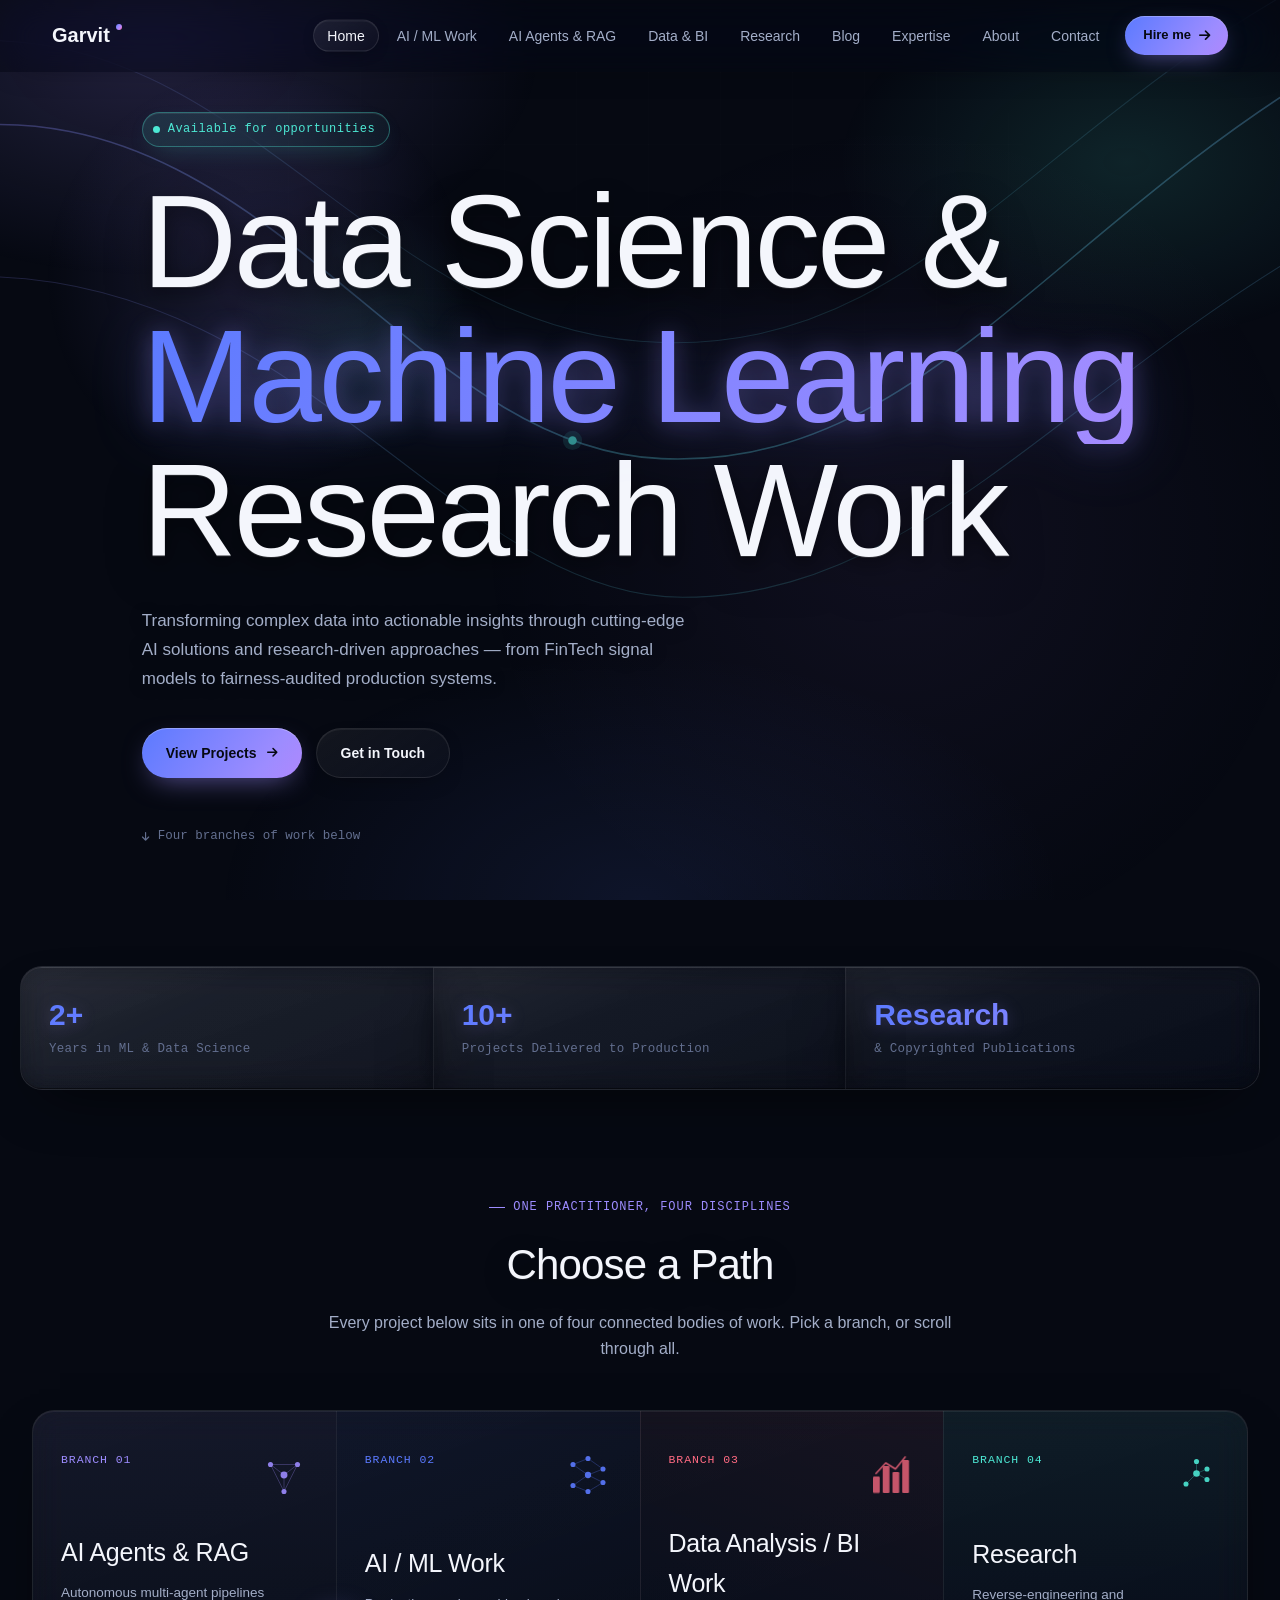
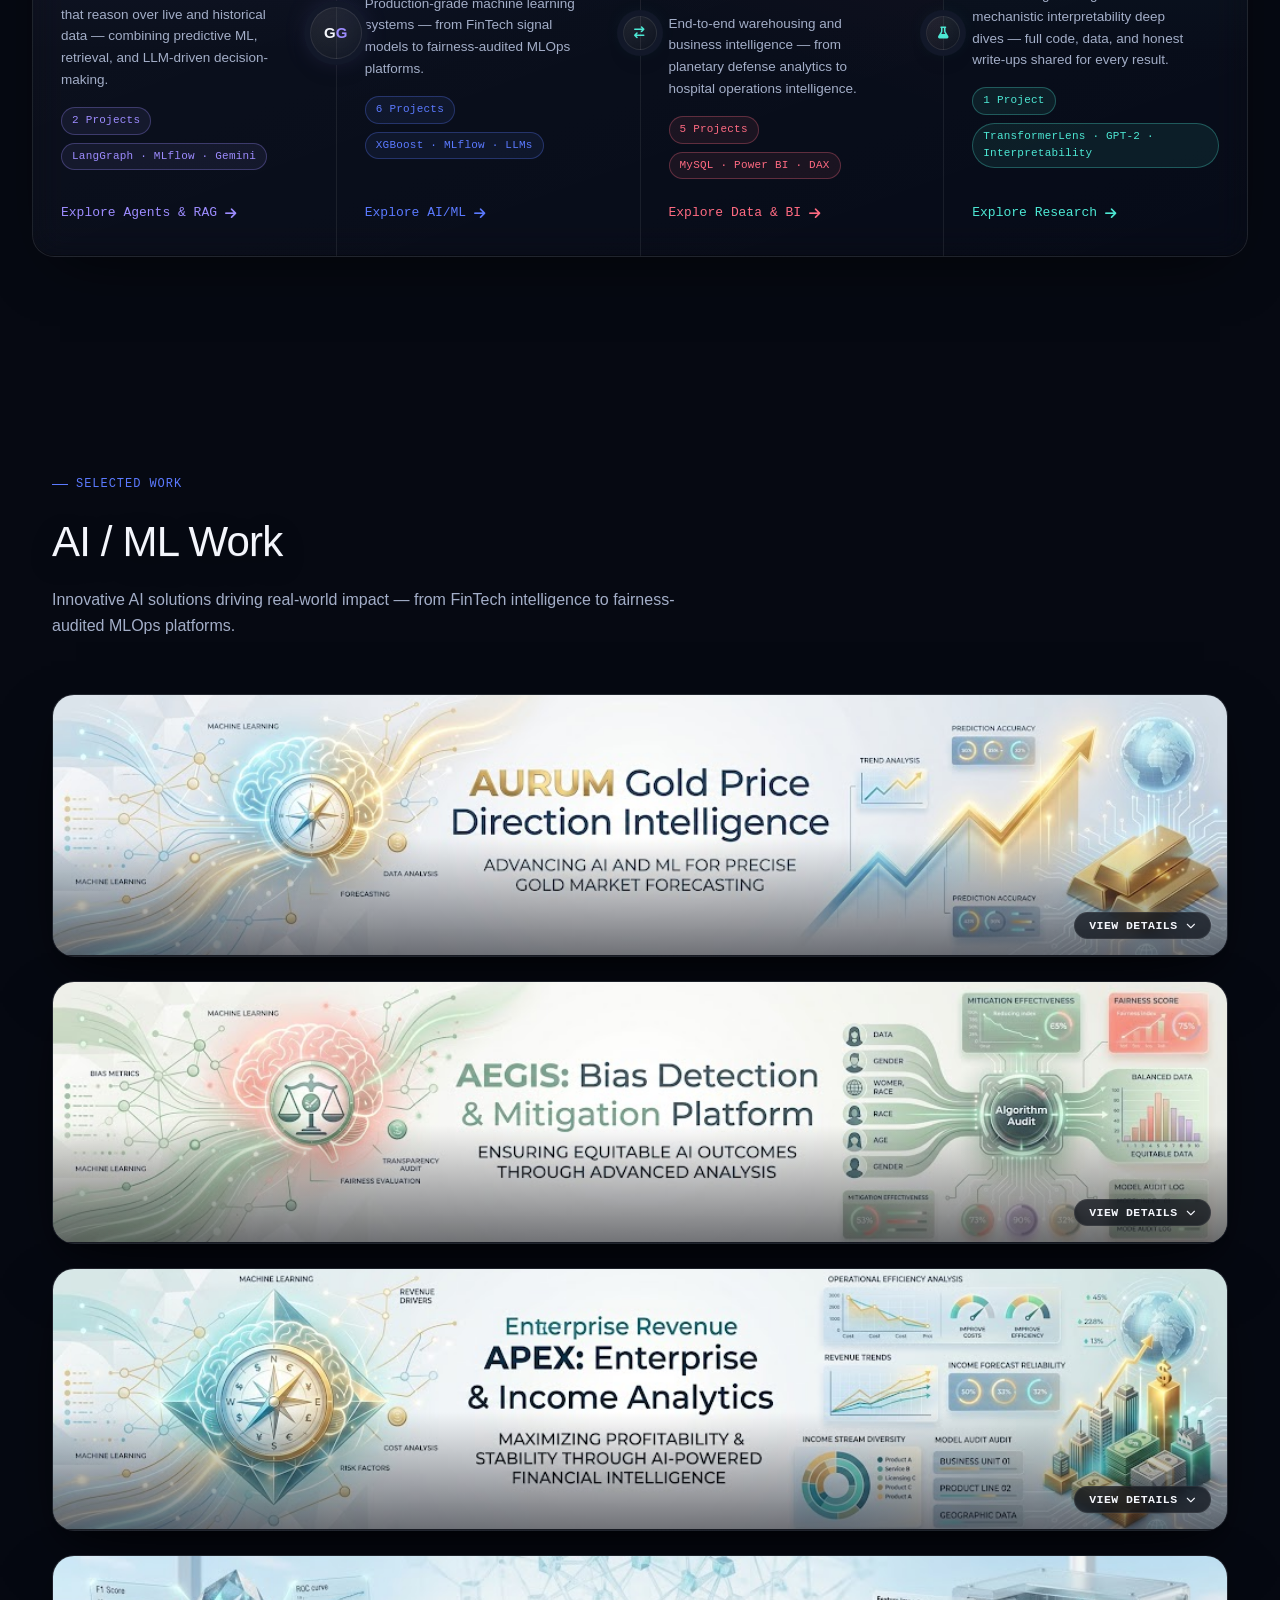
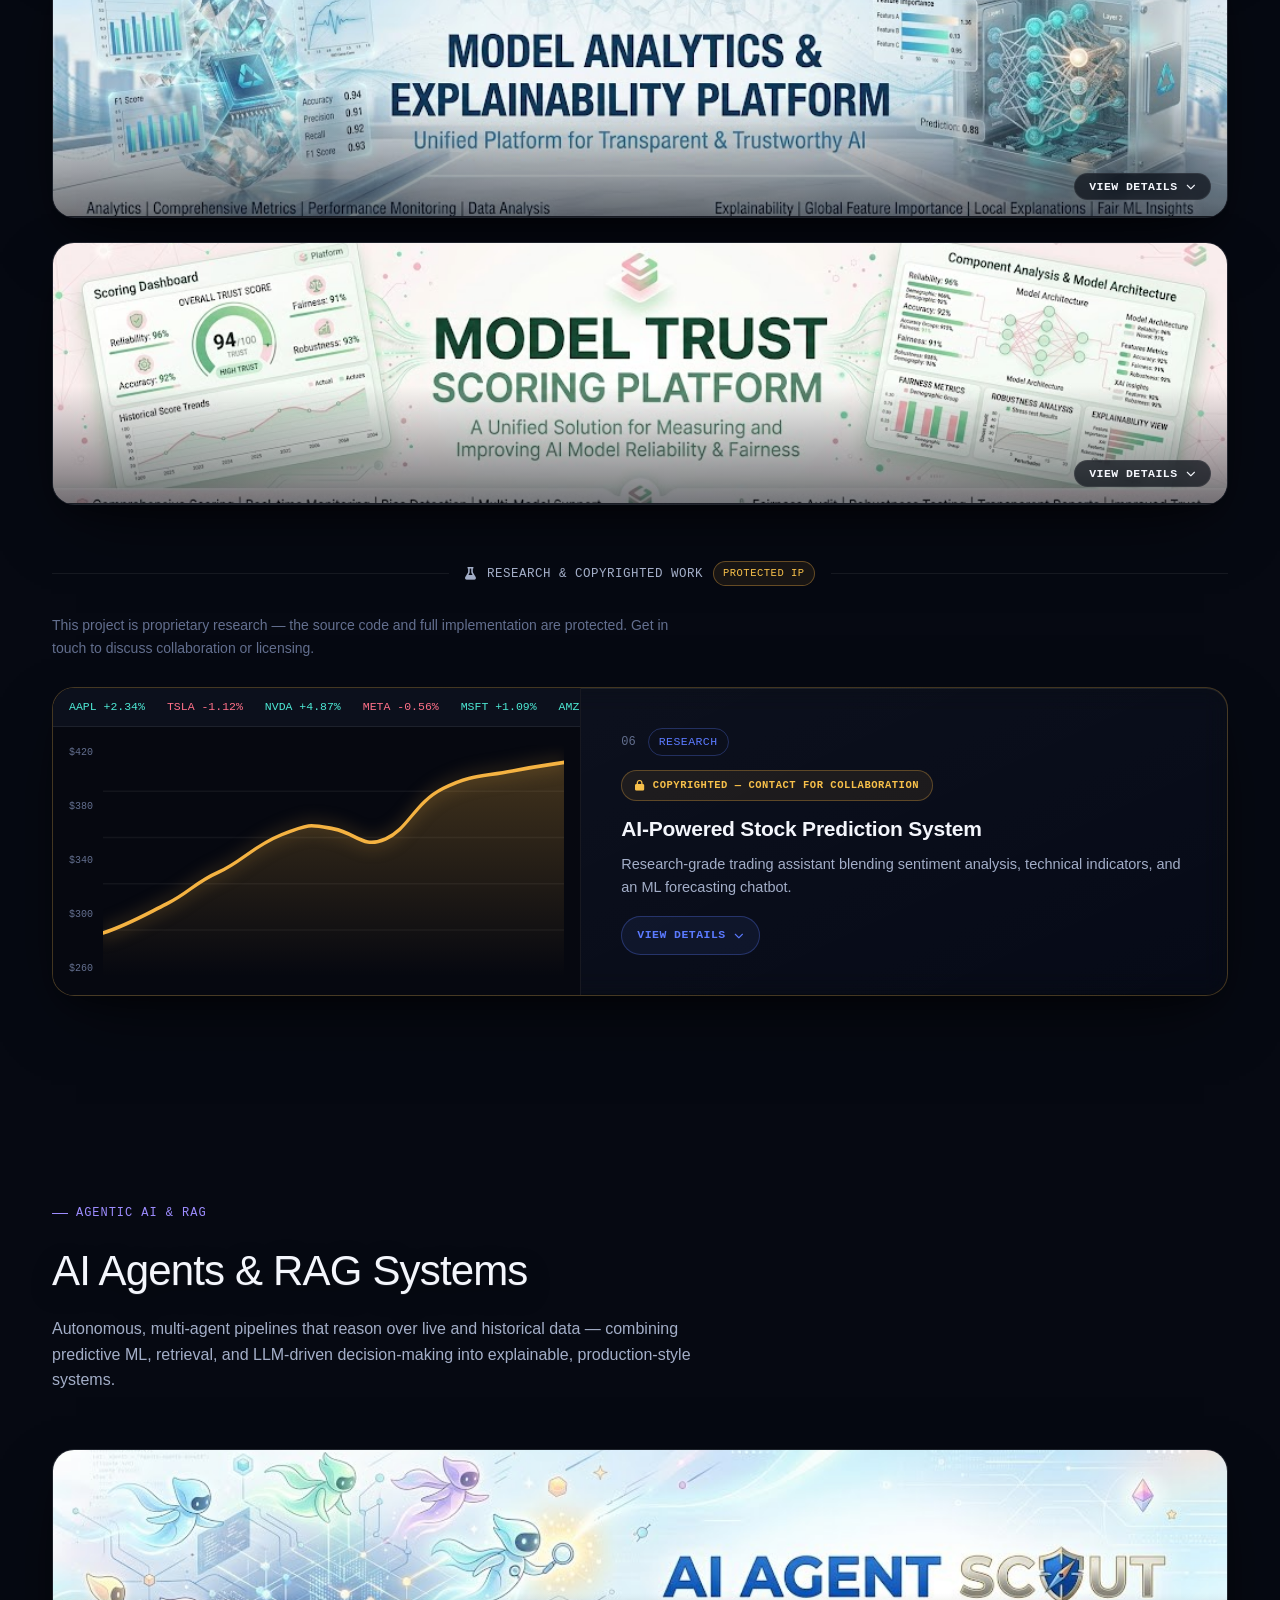
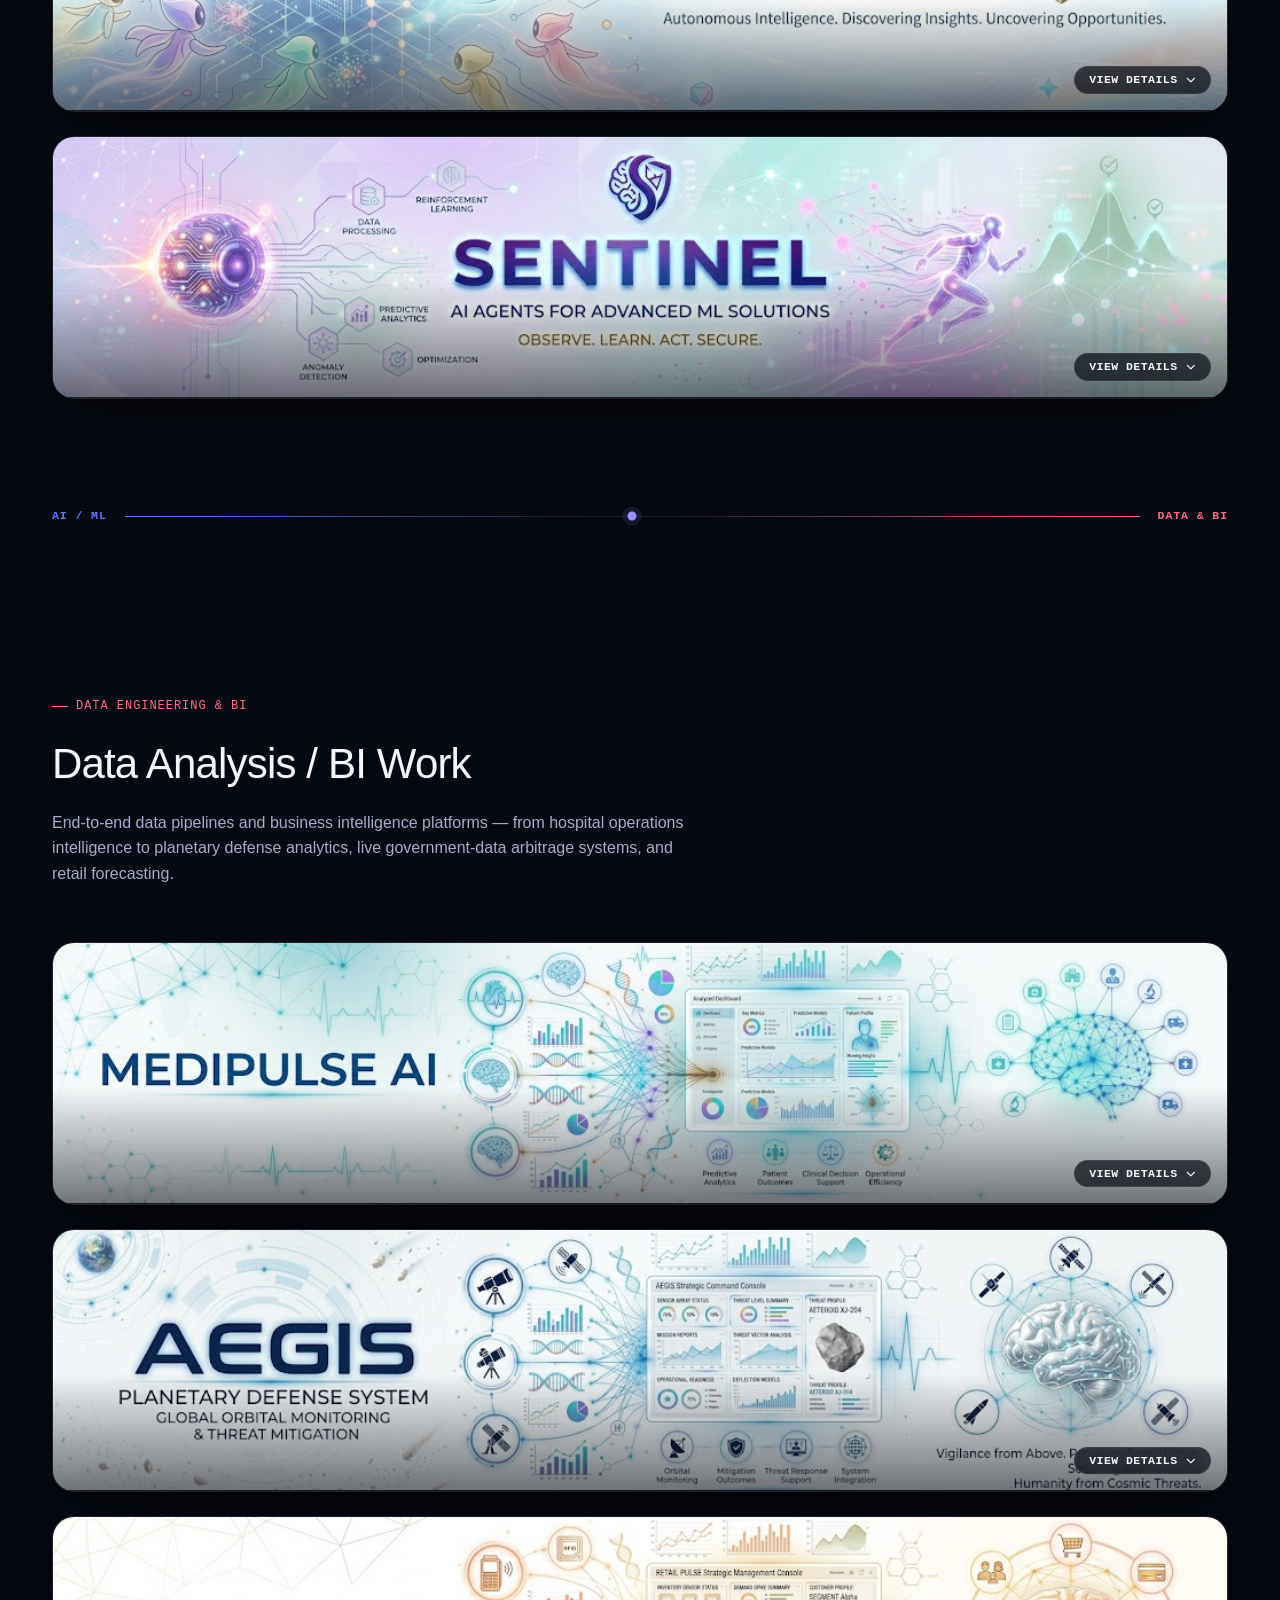
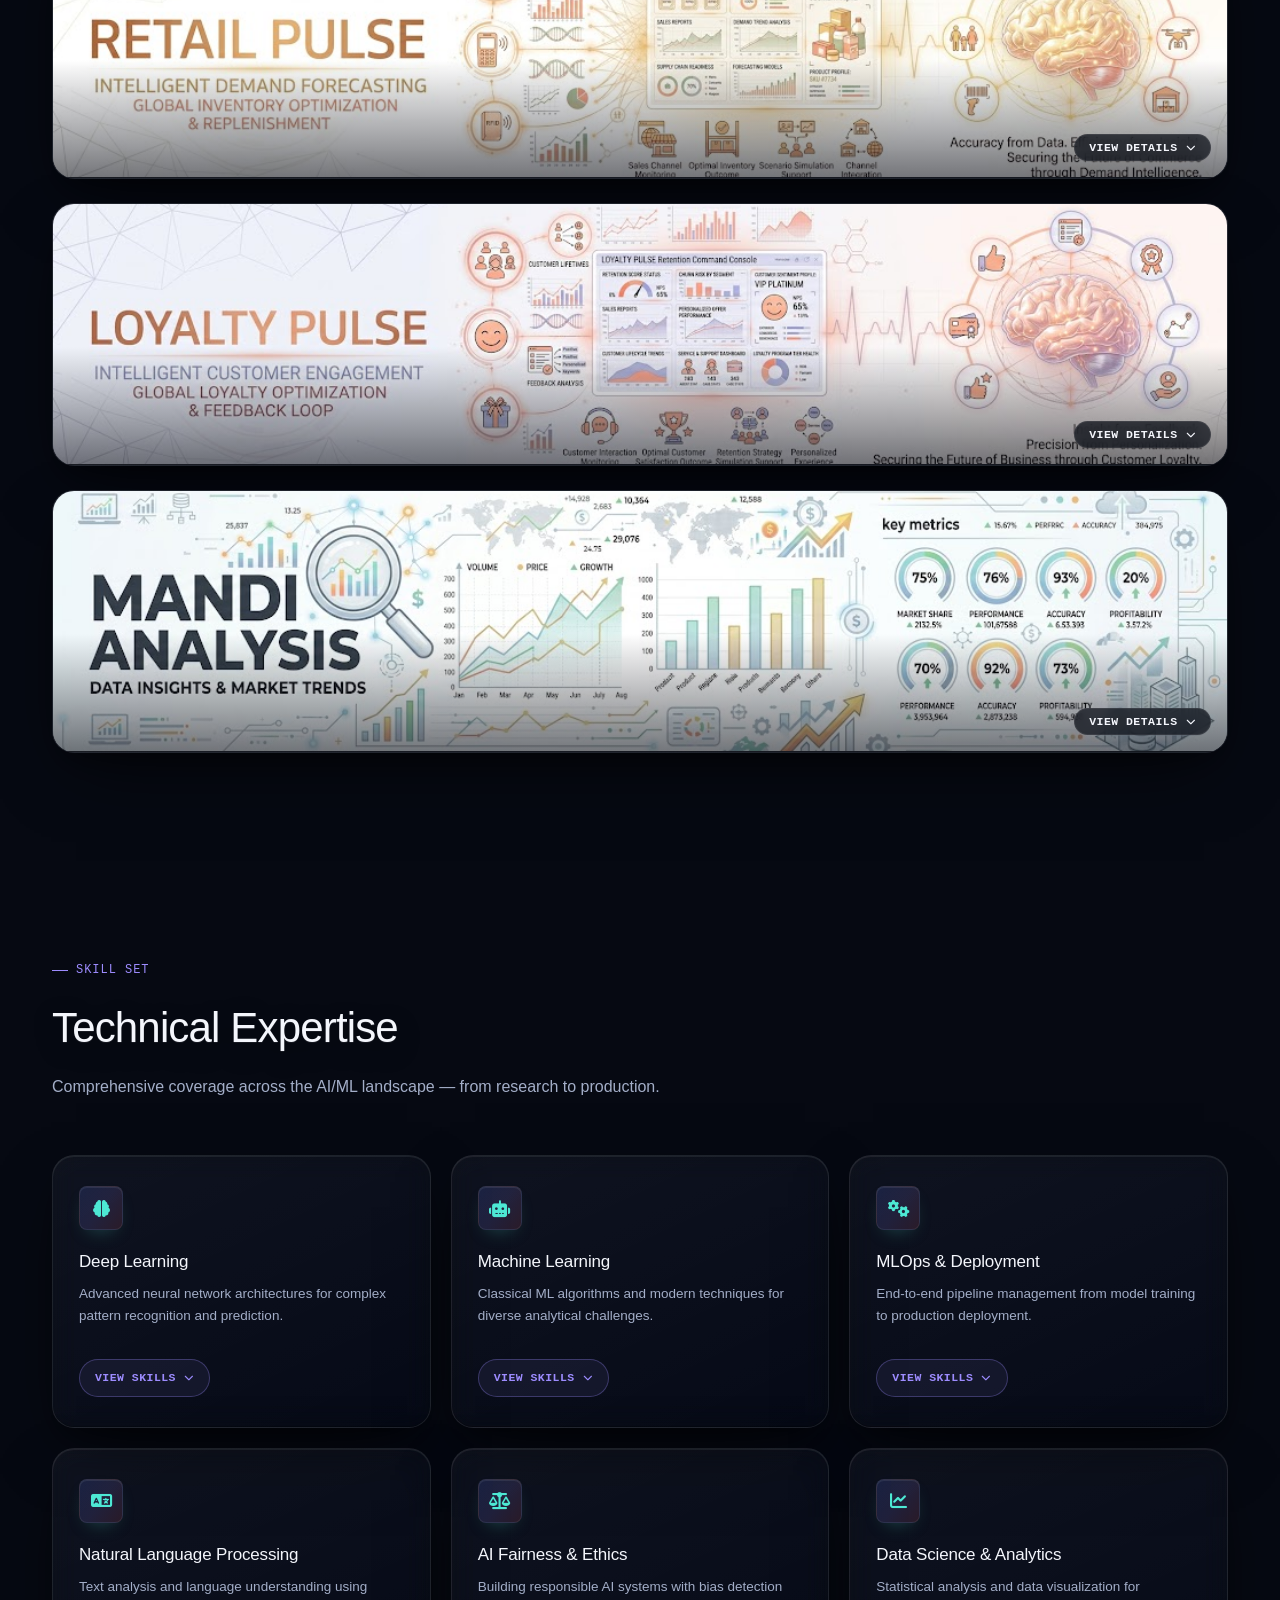
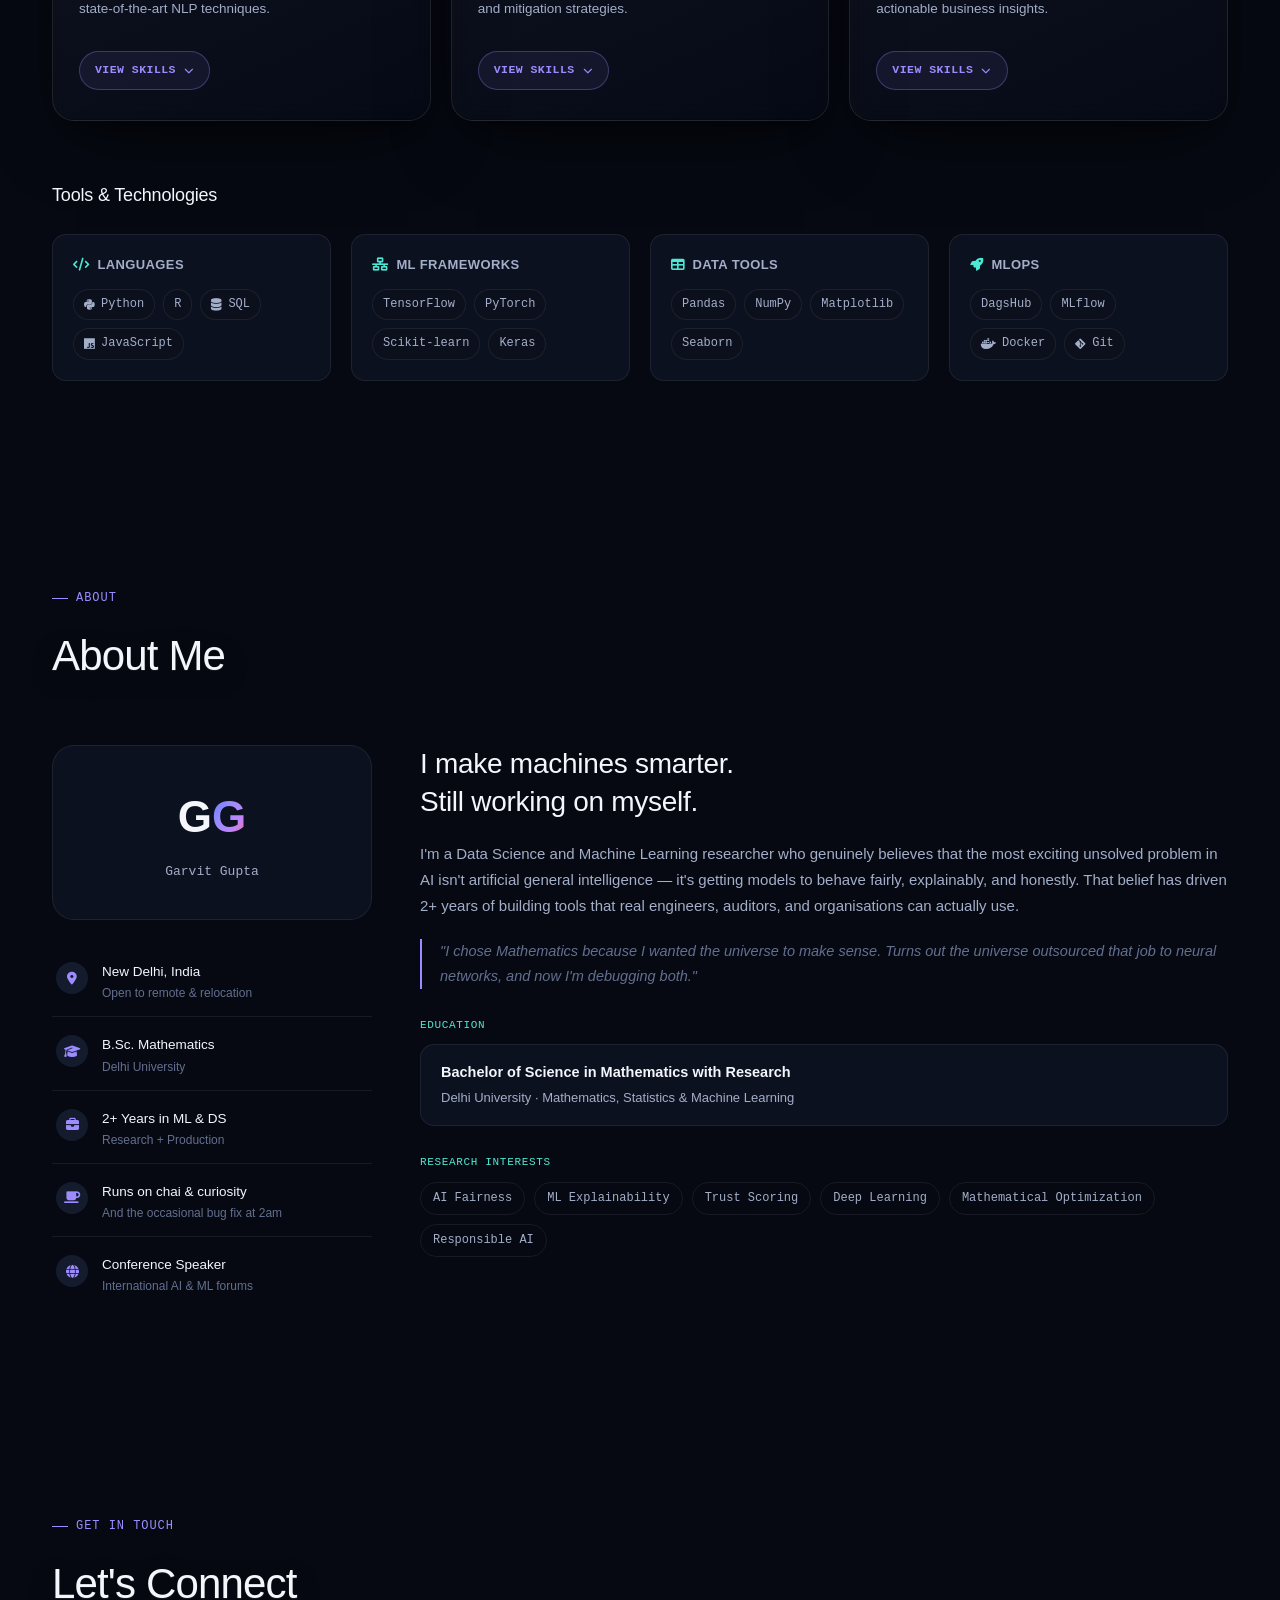
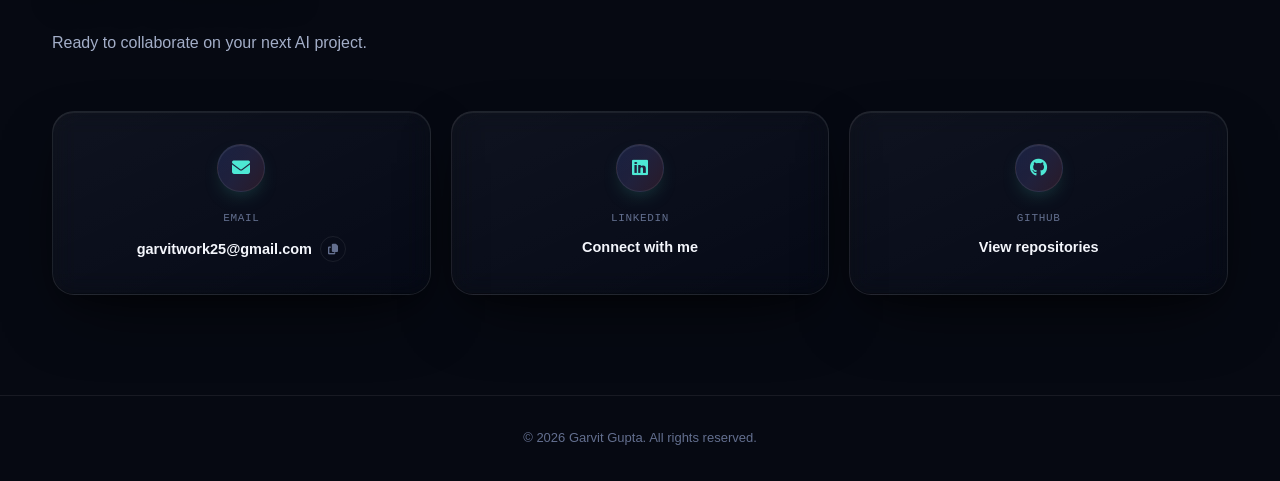
==== index.html @ 23662f1d "blog added" ====
<!DOCTYPE html>
<html lang="en">

<head>
  <meta charset="UTF-8">
  <meta name="viewport" content="width=device-width, initial-scale=1.0, viewport-fit=cover">
  <meta name="theme-color" content="#060912">
  <title>Garvit Gupta — Machine Learning & Data Science Researcher</title>
  <meta name="description"
    content="Garvit Gupta is a Data Science and Machine Learning researcher specializing in MLOps, model explainability, AI fairness, and production ML systems. 10+ deployed projects, 2+ years of research experience.">
  <meta name="author" content="Garvit Gupta">
  <meta name="robots" content="index, follow">

  <!-- Open Graph -->
  <meta property="og:type" content="website">
  <meta property="og:title" content="Garvit Gupta — Machine Learning & Data Science Researcher">
  <meta property="og:description"
    content="Production ML systems, MLOps pipelines, and research on AI fairness & explainability.">
  <meta property="og:site_name" content="Garvit Gupta">

  <!-- Security: restrict what this page is allowed to load and do -->
  <meta http-equiv="Content-Security-Policy"
    content="default-src 'self'; script-src 'self'; style-src 'self' 'unsafe-inline' https://fonts.googleapis.com https://cdnjs.cloudflare.com; font-src https://fonts.gstatic.com https://cdnjs.cloudflare.com; img-src 'self' data:; media-src 'self'; connect-src 'self'; object-src 'none'; base-uri 'self'; form-action 'self'; upgrade-insecure-requests">
  <meta http-equiv="X-Content-Type-Options" content="nosniff">
  <meta name="referrer" content="strict-origin-when-cross-origin">

  <link rel="preconnect" href="https://fonts.googleapis.com">
  <link rel="preconnect" href="https://fonts.gstatic.com" crossorigin>
  <link
    href="https://fonts.googleapis.com/css2?family=Space+Grotesk:wght@500;600;700&family=Inter:wght@100;200;300;400;500;600;700&family=JetBrains+Mono:wght@400;500;600&display=swap"
    rel="stylesheet">

  <link rel="stylesheet" href="https://cdnjs.cloudflare.com/ajax/libs/font-awesome/6.4.0/css/all.min.css"
    integrity="sha512-iecdLmaskl7CVkqkXNQ/ZH/XLlvWZOJyj7Yy7tcenmpD1ypASozpmT/E0iPtmFIB46ZmdtAc9eNBvH0H/ZpiBw=="
    crossorigin="anonymous" referrerpolicy="no-referrer">

  <link rel="stylesheet" href="style.css?v=9">
</head>

<body>
  <div class="scroll-progress" id="scrollProgress" aria-hidden="true"></div>
  <a class="skip-link" href="#home">Skip to content</a>

  <!-- ==================== NAVIGATION ==================== -->
  <nav class="navbar" id="navbar">
    <div class="nav-container">
      <a href="#home" class="logo">Garvit<span class="dot"></span></a>

      <button class="nav-hamburger" id="navHamburger" aria-label="Toggle menu" aria-expanded="false">
        <span></span><span></span><span></span>
      </button>

      <div class="nav-links-wrap">
        <span class="nav-indicator" id="navIndicator" aria-hidden="true"></span>
        <ul class="nav-links" id="navLinks">
          <li><a href="#home" class="nav-link active">Home</a></li>
          <li><a href="#projects" class="nav-link">AI / ML Work</a></li>
          <li><a href="#ai-agents" class="nav-link">AI Agents &amp; RAG</a></li>
          <li><a href="#data-bi" class="nav-link">Data &amp; BI</a></li>
          <li><a href="research.html" class="nav-link">Research</a></li>
          <li><a href="blog.html" class="nav-link">Blog</a></li>
          <li><a href="#expertise" class="nav-link">Expertise</a></li>
          <li><a href="#about" class="nav-link">About</a></li>
          <li><a href="#contact" class="nav-link">Contact</a></li>
          <li><a href="#contact" class="nav-cta" data-magnetic>Hire me <i class="fas fa-arrow-right"></i></a></li>
        </ul>
      </div>
    </div>
  </nav>

  <main>

    <!-- ==================== HOME / HERO ==================== -->
    <section id="home">
      <div class="hero" id="heroSurface">
        <div class="hero-glow" id="heroGlow" aria-hidden="true"></div>
        <div class="hero-curve" aria-hidden="true">
          <svg viewBox="0 0 1200 700" preserveAspectRatio="xMidYMid slice" xmlns="http://www.w3.org/2000/svg">
            <defs>
              <linearGradient id="curveGrad" x1="0" y1="0" x2="1" y2="1">
                <stop offset="0%" stop-color="#8b7cf6" />
                <stop offset="100%" stop-color="#45d9c7" />
              </linearGradient>
            </defs>
            <path id="heroSignalPath" d="M -50,120 C 250,80 380,420 620,430 S 980,220 1250,60" fill="none"
              stroke="url(#curveGrad)" stroke-width="1.5" opacity="0.5" />
            <path d="M -50,260 C 280,240 420,560 640,560 S 1000,360 1250,220" fill="none" stroke="url(#curveGrad)"
              stroke-width="1" opacity="0.3" />
            <path d="M -50,40 C 220,10 340,300 600,320 S 960,120 1250,-30" fill="none" stroke="url(#curveGrad)"
              stroke-width="1" opacity="0.25" />
            <circle id="heroSignalHalo" cx="620" cy="430" r="9" fill="#45d9c7" opacity="0.18" />
            <circle id="heroSignalDot" cx="620" cy="430" r="4" fill="#45d9c7" />
          </svg>
        </div>

        <div class="container">
          <div class="hero-inner">
            <div class="hero-badge hero-rise" style="--rise-delay:0s"><span class="pulse"></span> Available for
              opportunities</div>

            <h1 class="hero-title hero-rise" style="--rise-delay:0.1s">
              <span class="hero-title-line">Data Science &amp;</span>
              <span class="hero-title-line gradient-text">Machine Learning</span>
              <span class="hero-title-line">Research Work</span>
            </h1>

            <p class="hero-subtitle hero-rise" style="--rise-delay:0.22s">
              Transforming complex data into actionable insights through cutting-edge AI solutions and research-driven
              approaches — from FinTech signal models to fairness-audited production systems.
            </p>

            <div class="hero-cta hero-rise" style="--rise-delay:0.34s">
              <a href="#projects" class="btn btn-primary" data-magnetic><span>View Projects</span> <i
                  class="fas fa-arrow-right"></i></a>
              <a href="#contact" class="btn btn-secondary" data-magnetic><span>Get in Touch</span></a>
            </div>

            <div class="hero-divider hero-rise" style="--rise-delay:0.44s">
              <a href="#branch-select" class="hero-divider-link"><i class="fas fa-arrow-down"></i> Four branches of work
                below</a>
            </div>
          </div>
        </div>
      </div>

      <div class="stats-section container">
        <div class="stats-grid reveal">
          <div class="fx-card stat-card">
            <div class="stat-value" data-count="2" data-suffix="+">2+</div>
            <div class="stat-label">Years in ML &amp; Data Science</div>
          </div>
          <div class="fx-card stat-card">
            <div class="stat-value" data-count="10" data-suffix="+">10+</div>
            <div class="stat-label">Projects Delivered to Production</div>
          </div>
          <div class="fx-card stat-card">
            <div class="stat-value">Research</div>
            <div class="stat-label">&amp; Copyrighted Publications</div>
          </div>
        </div>
      </div>
    </section>

    <!-- ==================== BRANCH SELECT ==================== -->
    <section id="branch-select" class="branch-select">
      <div class="container">
        <div class="branch-select-intro reveal">
          <div class="section-eyebrow branch-select-eyebrow">One Practitioner, Four Disciplines</div>
          <h2 class="section-title">Choose a Path</h2>
          <p class="section-subtitle">Every project below sits in one of four connected bodies of work. Pick a branch, or
            scroll through all.</p>
        </div>

        <div class="branch-panels reveal">
          <a href="#ai-agents" class="branch-panel branch-panel--agents" data-branch-panel
            aria-label="View AI Agents and RAG work">
            <div class="branch-panel-spotlight" aria-hidden="true"></div>
            <div class="branch-panel-top">
              <span class="branch-panel-eyebrow mono">Branch 01</span>
              <svg class="branch-panel-icon" viewBox="0 0 64 64" aria-hidden="true">
                <g class="bp-net">
                  <line x1="32" y1="32" x2="14" y2="18" />
                  <line x1="32" y1="32" x2="50" y2="18" />
                  <line x1="32" y1="32" x2="32" y2="54" />
                  <line x1="14" y1="18" x2="50" y2="18" />
                  <line x1="14" y1="18" x2="32" y2="54" />
                  <line x1="50" y1="18" x2="32" y2="54" />
                  <circle class="bp-node" cx="32" cy="32" r="4.6" style="--d:0s" />
                  <circle class="bp-node" cx="14" cy="18" r="3.4" style="--d:0.3s" />
                  <circle class="bp-node" cx="50" cy="18" r="3.4" style="--d:0.5s" />
                  <circle class="bp-node" cx="32" cy="54" r="3.4" style="--d:0.7s" />
                </g>
              </svg>
            </div>
            <div class="branch-panel-body">
              <h3 class="branch-panel-title">AI Agents &amp; RAG</h3>
              <p class="branch-panel-desc">Autonomous multi-agent pipelines that reason over live and historical data —
                combining predictive ML, retrieval, and LLM-driven decision-making.</p>
              <div class="branch-panel-meta">
                <span class="branch-panel-chip">2 Projects</span>
                <span class="branch-panel-chip">LangGraph · MLflow · Gemini</span>
              </div>
            </div>
            <div class="branch-panel-cta">Explore Agents &amp; RAG <i class="fas fa-arrow-right"></i></div>
          </a>

          <div class="branch-center" aria-hidden="true">
            <div class="branch-center-badge">
              <span class="m-white">G</span><span class="m-yellow">G</span>
            </div>
          </div>

          <a href="#projects" class="branch-panel branch-panel--ml" data-branch-panel
            aria-label="View AI and Machine Learning work">
            <div class="branch-panel-spotlight" aria-hidden="true"></div>
            <div class="branch-panel-top">
              <span class="branch-panel-eyebrow mono">Branch 02</span>
              <svg class="branch-panel-icon" viewBox="0 0 64 64" aria-hidden="true">
                <g class="bp-net">
                  <line x1="12" y1="18" x2="32" y2="10" />
                  <line x1="12" y1="18" x2="32" y2="32" />
                  <line x1="12" y1="46" x2="32" y2="32" />
                  <line x1="12" y1="46" x2="32" y2="54" />
                  <line x1="32" y1="10" x2="52" y2="24" />
                  <line x1="32" y1="32" x2="52" y2="24" />
                  <line x1="32" y1="32" x2="52" y2="42" />
                  <line x1="32" y1="54" x2="52" y2="42" />
                  <circle class="bp-node" cx="12" cy="18" r="3.4" style="--d:0s" />
                  <circle class="bp-node" cx="12" cy="46" r="3.4" style="--d:0.3s" />
                  <circle class="bp-node" cx="32" cy="10" r="3.4" style="--d:0.6s" />
                  <circle class="bp-node" cx="32" cy="32" r="4.2" style="--d:0.15s" />
                  <circle class="bp-node" cx="32" cy="54" r="3.4" style="--d:0.9s" />
                  <circle class="bp-node" cx="52" cy="24" r="3.4" style="--d:0.45s" />
                  <circle class="bp-node" cx="52" cy="42" r="3.4" style="--d:0.75s" />
                </g>
              </svg>
            </div>
            <div class="branch-panel-body">
              <h3 class="branch-panel-title">AI / ML Work</h3>
              <p class="branch-panel-desc">Production-grade machine learning systems — from FinTech signal models to
                fairness-audited MLOps platforms.</p>
              <div class="branch-panel-meta">
                <span class="branch-panel-chip">6 Projects</span>
                <span class="branch-panel-chip">XGBoost · MLflow · LLMs</span>
              </div>
            </div>
            <div class="branch-panel-cta">Explore AI/ML <i class="fas fa-arrow-right"></i></div>
          </a>

          <div class="branch-center" aria-hidden="true">
            <div class="branch-center-badge branch-center-badge--small">
              <i class="fas fa-arrow-right-arrow-left" aria-hidden="true"></i>
            </div>
          </div>

          <a href="#data-bi" class="branch-panel branch-panel--bi" data-branch-panel
            aria-label="View Data Analysis and Business Intelligence work">
            <div class="branch-panel-spotlight" aria-hidden="true"></div>
            <div class="branch-panel-top">
              <span class="branch-panel-eyebrow mono">Branch 03</span>
              <svg class="branch-panel-icon" viewBox="0 0 64 64" aria-hidden="true">
                <g class="bp-bars">
                  <rect class="bp-bar" x="8" y="34" width="9" height="22" rx="1.5" style="--h:22px;--d:0s" />
                  <rect class="bp-bar" x="21" y="20" width="9" height="36" rx="1.5" style="--h:36px;--d:0.15s" />
                  <rect class="bp-bar" x="34" y="28" width="9" height="28" rx="1.5" style="--h:28px;--d:0.3s" />
                  <rect class="bp-bar" x="47" y="12" width="9" height="44" rx="1.5" style="--h:44px;--d:0.45s" />
                  <path class="bp-trend" d="M12,30 L25,16 L38,24 L51,8" fill="none" stroke-width="2"
                    stroke-linecap="round" stroke-linejoin="round" />
                </g>
              </svg>
            </div>
            <div class="branch-panel-body">
              <h3 class="branch-panel-title">Data Analysis / BI Work</h3>
              <p class="branch-panel-desc">End-to-end warehousing and business intelligence — from planetary defense
                analytics to hospital operations intelligence.</p>
              <div class="branch-panel-meta">
                <span class="branch-panel-chip">5 Projects</span>
                <span class="branch-panel-chip">MySQL · Power BI · DAX</span>
              </div>
            </div>
            <div class="branch-panel-cta">Explore Data &amp; BI <i class="fas fa-arrow-right"></i></div>
          </a>

          <div class="branch-center" aria-hidden="true">
            <div class="branch-center-badge branch-center-badge--small">
              <i class="fas fa-flask" aria-hidden="true"></i>
            </div>
          </div>

          <a href="research.html" class="branch-panel branch-panel--research" data-branch-panel
            aria-label="View Research and reverse-engineering deep dives">
            <div class="branch-panel-spotlight" aria-hidden="true"></div>
            <div class="branch-panel-top">
              <span class="branch-panel-eyebrow mono">Branch 04</span>
              <svg class="branch-panel-icon" viewBox="0 0 64 64" aria-hidden="true">
                <g class="bp-net">
                  <line x1="20" y1="44" x2="34" y2="30" />
                  <line x1="34" y1="30" x2="34" y2="14" />
                  <line x1="34" y1="30" x2="48" y2="24" />
                  <line x1="34" y1="30" x2="48" y2="38" />
                  <circle class="bp-node" cx="20" cy="44" r="3.4" style="--d:0.6s" />
                  <circle class="bp-node" cx="34" cy="30" r="4.4" style="--d:0s" />
                  <circle class="bp-node" cx="34" cy="14" r="3.4" style="--d:0.3s" />
                  <circle class="bp-node" cx="48" cy="24" r="3.4" style="--d:0.45s" />
                  <circle class="bp-node" cx="48" cy="38" r="3.4" style="--d:0.75s" />
                </g>
              </svg>
            </div>
            <div class="branch-panel-body">
              <h3 class="branch-panel-title">Research</h3>
              <p class="branch-panel-desc">Reverse-engineering and mechanistic interpretability deep dives — full
                code, data, and honest write-ups shared for every result.</p>
              <div class="branch-panel-meta">
                <span class="branch-panel-chip">1 Project</span>
                <span class="branch-panel-chip">TransformerLens · GPT-2 · Interpretability</span>
              </div>
            </div>
            <div class="branch-panel-cta">Explore Research <i class="fas fa-arrow-right"></i></div>
          </a>
        </div>
      </div>
    </section>

    <!-- ==================== AI / ML PROJECTS ==================== -->
    <section id="projects" class="section">
      <div class="container">
        <div class="section-header reveal">
          <div class="section-eyebrow">Selected Work</div>
          <h2 class="section-title">AI / ML Work</h2>
          <p class="section-subtitle">Innovative AI solutions driving real-world impact — from FinTech intelligence to
            fairness-audited MLOps platforms.</p>
        </div>

        <div class="projects-list">

          <!-- Project 1 — AURUM -->
          <article class="fx-card project-card no-video has-cover reveal" id="proj-aurum">
            <div class="project-cover" data-cover-trigger>
              <img
                src="[data-uri]"
                alt="AURUM — Gold Price Direction Intelligence" loading="lazy">
              <div class="project-cover-overlay">
                <span class="project-cover-label">
                  <span class="cover-label-more">View details</span>
                  <span class="cover-label-less">Hide details</span>
                  <i class="fas fa-chevron-down"></i>
                </span>
              </div>
            </div>
            <div class="project-cover-wrap">
              <div class="project-content">
                <div class="project-card-top">
                  <span class="project-num mono">01</span>
                  <span class="project-category">ML · FinTech · MLOps</span>
                </div>
                <h3 class="project-title">AURUM — Gold Price Direction Intelligence</h3>
                <p class="project-teaser">Production ML system forecasting gold price direction from 70 years of
                  financial data, served live via FastAPI with MLflow tracking.</p>

                <p class="project-description">End-to-end ML system predicting gold price directional movement using 70
                  years of financial data — deployed as a production FastAPI inference service with MLflow experiment
                  tracking, DagsHub Model Registry, and a live web frontend.</p>
                <div class="project-impact">
                  <div class="project-impact-label">Why it matters</div>
                  <p>Gives rural households a data-driven signal before buying or selling gold jewellery, helps small
                    jewellers time inventory, and offers first-generation investors and students a free, transparent
                    alternative to paid advisory tools.</p>
                </div>
                <div class="tech-stack">
                  <span class="tech-tag">Python</span>
                  <span class="tech-tag">FastAPI</span>
                  <span class="tech-tag">scikit-learn</span>
                  <span class="tech-tag">MLflow</span>
                  <span class="tech-tag">DagsHub</span>
                  <span class="tech-tag">SMOTE</span>
                  <span class="tech-tag">Walk-Forward CV</span>
                  <span class="tech-tag">Render</span>
                </div>
                <div class="project-actions">
                  <a href="https://github.com/garvitwork/gold_backend" class="project-link" target="_blank"
                    rel="noopener noreferrer">GitHub <i class="fas fa-arrow-right"></i></a>
                  <a href="https://dagshub.com/garvitwork/gold_backend.mlflow" class="project-link" target="_blank"
                    rel="noopener noreferrer">MLflow <i class="fas fa-arrow-right"></i></a>
                  <a href="https://garvitwork.github.io/Frontend_Deploy/" class="project-link" target="_blank"
                    rel="noopener noreferrer">Live Demo <i class="fas fa-arrow-right"></i></a>
                </div>
              </div>
            </div>
          </article>

          <!-- Project 2 — Bias Detection -->
          <article class="fx-card project-card no-video has-cover reveal" id="proj-bias">
            <div class="project-cover" data-cover-trigger>
              <img
                src="[data-uri]"
                alt="AEGIS: Bias Detection & Mitigation Platform" loading="lazy">
              <div class="project-cover-overlay">
                <span class="project-cover-label">
                  <span class="cover-label-more">View details</span>
                  <span class="cover-label-less">Hide details</span>
                  <i class="fas fa-chevron-down"></i>
                </span>
              </div>
            </div>
            <div class="project-cover-wrap">
              <div class="project-content">
                <div class="project-card-top">
                  <span class="project-num mono">02</span>
                  <span class="project-category">AI Fairness</span>
                </div>
                <h3 class="project-title">Bias Detection &amp; Mitigation Platform</h3>
                <p class="project-teaser">Web app that detects and mitigates ML bias across five automated audit phases
                  with full MLOps integration.</p>

                <p class="project-description">Advanced web application for detecting and mitigating bias in ML models
                  through five automated phases with complete MLOps integration.</p>
                <div class="project-impact">
                  <div class="project-impact-label">Why it matters</div>
                  <p>Biased AI in hiring, lending, and healthcare causes systemic discrimination at scale. This platform
                    automates what large organizations spend heavily on manually — making fairness audits accessible,
                    reproducible, and production-ready from day one.</p>
                </div>
                <div class="tech-stack">
                  <span class="tech-tag">Python</span>
                  <span class="tech-tag">IBM AIF360</span>
                  <span class="tech-tag">JavaScript</span>
                  <span class="tech-tag">MLOps</span>
                  <span class="tech-tag">DagsHub</span>
                </div>
                <div class="project-actions">
                  <a href="https://github.com/garvitwork/Bias-Web-App" class="project-link" target="_blank"
                    rel="noopener noreferrer">GitHub <i class="fas fa-arrow-right"></i></a>
                  <a href="https://garvitwork.github.io/BiasnessWebapplink/" class="project-link" target="_blank"
                    rel="noopener noreferrer">Live Demo <i class="fas fa-arrow-right"></i></a>
                </div>
              </div>
            </div>
          </article>

          <!-- Project 3 — Income Analytics -->
          <article class="fx-card project-card no-video has-cover reveal" id="proj-income">
            <div class="project-cover" data-cover-trigger>
              <img
                src="[data-uri]"
                alt="APEX: Enterprise & Income Analytics" loading="lazy">
              <div class="project-cover-overlay">
                <span class="project-cover-label">
                  <span class="cover-label-more">View details</span>
                  <span class="cover-label-less">Hide details</span>
                  <i class="fas fa-chevron-down"></i>
                </span>
              </div>
            </div>
            <div class="project-cover-wrap">
              <div class="project-content">
                <div class="project-card-top">
                  <span class="project-num mono">03</span>
                  <span class="project-category">Business Intelligence</span>
                </div>
                <h3 class="project-title">Enterprise Income Analytics Dashboard</h3>
                <p class="project-teaser">Predictive income-classification dashboard achieving 91% accuracy with
                  automated data pipelines and a live UI.</p>

                <p class="project-description">Sophisticated predictive dashboard achieving 91% accuracy with automated
                  data pipelines and advanced UI integration.</p>
                <div class="project-impact">
                  <div class="project-impact-label">Why it matters</div>
                  <p>Income classification at 91% accuracy directly powers credit risk scoring, targeted financial
                    products, and social welfare allocation. This end-to-end pipeline replaces costly analyst workflows
                    and deploys out-of-the-box in enterprise environments.</p>
                </div>
                <div class="tech-stack">
                  <span class="tech-tag">Python</span>
                  <span class="tech-tag">Hugging Face</span>
                  <span class="tech-tag">Streamlit</span>
                  <span class="tech-tag">MLOps</span>
                  <span class="tech-tag">DagsHub</span>
                </div>
                <div class="project-actions">
                  <a href="https://github.com/garvitwork/Enterprise-Income-Model-Generation-and-Predictive-Dashboard"
                    class="project-link" target="_blank" rel="noopener noreferrer">GitHub <i
                      class="fas fa-arrow-right"></i></a>
                </div>
              </div>
            </div>
          </article>

          <!-- Project 4 — Explainability -->
          <article class="fx-card project-card no-video has-cover reveal" id="proj-explain">
            <div class="project-cover" data-cover-trigger>
              <img
                src="[data-uri]"
                alt="Model Analytics & Explainability Platform" loading="lazy">
              <div class="project-cover-overlay">
                <span class="project-cover-label">
                  <span class="cover-label-more">View details</span>
                  <span class="cover-label-less">Hide details</span>
                  <i class="fas fa-chevron-down"></i>
                </span>
              </div>
            </div>
            <div class="project-cover-wrap">
              <div class="project-content">
                <div class="project-card-top">
                  <span class="project-num mono">04</span>
                  <span class="project-category">ML Explainability</span>
                </div>
                <h3 class="project-title">Model Analytics &amp; Explainability Platform</h3>
                <p class="project-teaser">Explainability dashboard combining SHAP, LIME, and LLM-generated reports to
                  make model behaviour human-readable.</p>

                <p class="project-description">Comprehensive dashboard for ML model performance analysis using SHAP,
                  LIME, and LLM-powered explainability reports.</p>
                <div class="project-impact">
                  <div class="project-impact-label">Why it matters</div>
                  <p>Regulators (EU AI Act, RBI, FDA) now mandate explainable AI for high-stakes decisions. This
                    platform gives data teams a unified audit trail — translating black-box model behaviour into
                    human-readable reports — reducing compliance risk in regulated sectors.</p>
                </div>
                <div class="tech-stack">
                  <span class="tech-tag">Python</span>
                  <span class="tech-tag">SHAP</span>
                  <span class="tech-tag">LIME</span>
                  <span class="tech-tag">FastAPI</span>
                  <span class="tech-tag">LLM</span>
                </div>
                <div class="project-actions">
                  <a href="https://github.com/garvitwork/dashboard" class="project-link" target="_blank"
                    rel="noopener noreferrer">GitHub <i class="fas fa-arrow-right"></i></a>
                  <a href="https://garvitwork.github.io/UI_explain/" class="project-link" target="_blank"
                    rel="noopener noreferrer">Live Demo <i class="fas fa-arrow-right"></i></a>
                </div>
              </div>
            </div>
          </article>

          <!-- Project 5 — Trust Scoring -->
          <article class="fx-card project-card no-video has-cover reveal" id="proj-trust">
            <div class="project-cover" data-cover-trigger>
              <img
                src="[data-uri]"
                alt="Machine Learning Models' Trust Scoring Platform" loading="lazy">
              <div class="project-cover-overlay">
                <span class="project-cover-label">
                  <span class="cover-label-more">View details</span>
                  <span class="cover-label-less">Hide details</span>
                  <i class="fas fa-chevron-down"></i>
                </span>
              </div>
            </div>
            <div class="project-cover-wrap">
              <div class="project-content">
                <div class="project-card-top">
                  <span class="project-num mono">05</span>
                  <span class="project-category">ML Explainability</span>
                </div>
                <h3 class="project-title">Machine Learning Models' Trust Scoring Platform</h3>
                <p class="project-teaser">Scores ML model trustworthiness across five rigorous dimensions — from
                  confidence consistency to historical error rate.</p>

                <p class="project-description">Comprehensive platform for scoring ML models' trustworthiness across 5
                  dimensions — Confidence Consistency, Data Familiarity, Agreement Score, Explanation Stability, and
                  Historical Error Rate.</p>
                <div class="project-impact">
                  <div class="project-impact-label">Why it matters</div>
                  <p>Before deploying an ML model in banking, healthcare, or autonomous systems, organisations need to
                    know: can we trust it? This platform quantifies that answer across five rigorous axes — an objective
                    standard for model governance.</p>
                </div>
                <div class="tech-stack">
                  <span class="tech-tag">Python</span>
                  <span class="tech-tag">Trust Scoring</span>
                  <span class="tech-tag">JavaScript</span>
                  <span class="tech-tag">FastAPI</span>
                  <span class="tech-tag">MLOps</span>
                </div>
                <div class="project-actions">
                  <a href="https://github.com/garvitwork/Trustworthiness-Scoring-Web-App" class="project-link"
                    target="_blank" rel="noopener noreferrer">GitHub <i class="fas fa-arrow-right"></i></a>
                  <a href="https://garvitwork.github.io/TrustWebLink/" class="project-link" target="_blank"
                    rel="noopener noreferrer">Live Demo <i class="fas fa-arrow-right"></i></a>
                </div>
              </div>
            </div>
          </article>
        </div>

        <!-- Research / copyrighted -->
        <div class="research-divider reveal">
          <div class="research-divider-line"></div>
          <div class="research-divider-label"><i class="fas fa-flask"></i> Research &amp; Copyrighted Work <span
              class="research-divider-badge">Protected IP</span></div>
          <div class="research-divider-line"></div>
        </div>
        <p class="research-intro reveal">This project is proprietary research — the source code and full implementation
          are protected. Get in touch to discuss collaboration or licensing.</p>

        <article class="fx-card project-card reverse research-card reveal" id="proj-stock" data-expand>
          <div class="project-content">
            <div class="project-card-top">
              <span class="project-num mono">06</span>
              <span class="project-category">Research</span>
            </div>
            <div class="locked-badge"><i class="fas fa-lock"></i> Copyrighted — contact for collaboration</div>
            <h3 class="project-title">AI-Powered Stock Prediction System</h3>
            <p class="project-teaser">Research-grade trading assistant blending sentiment analysis, technical
              indicators, and an ML forecasting chatbot.</p>

            <div class="card-expand-panel">
              <p class="project-description">Research-grade application with a financial chatbot, sentiment analysis,
                and ML-based predictions using technical indicators.</p>
              <div class="project-impact">
                <div class="project-impact-label">Why it matters</div>
                <p>Retail investors lack the quantitative tools hedge funds use daily. This system combines NLP-driven
                  news sentiment with technical indicators to surface actionable signals, while an integrated chatbot
                  lowers the barrier for non-technical users.</p>
              </div>
              <div class="tech-stack">
                <span class="tech-tag">Python</span>
                <span class="tech-tag">LLM</span>
                <span class="tech-tag">Deep Learning</span>
                <span class="tech-tag">NLP</span>
                <span class="tech-tag">Streamlit</span>
              </div>
              <div class="project-actions">
                <span class="project-link disabled">Copyrighted application <i class="fas fa-clock"></i></span>
              </div>
            </div>

            <button type="button" class="card-expand-btn" aria-expanded="false">
              <span class="expand-label-more">View details</span>
              <span class="expand-label-less">Hide details</span>
              <i class="fas fa-chevron-down"></i>
            </button>
          </div>

          <div class="project-video-panel stock-panel">
            <div class="stock-ticker-bar">
              <div class="stock-ticker-inner mono">
                <span class="tick up">AAPL&nbsp;+2.34%</span>
                <span class="tick down">TSLA&nbsp;-1.12%</span>
                <span class="tick up">NVDA&nbsp;+4.87%</span>
                <span class="tick down">META&nbsp;-0.56%</span>
                <span class="tick up">MSFT&nbsp;+1.09%</span>
                <span class="tick up">AMZN&nbsp;+3.21%</span>
                <span class="tick down">GOOGL&nbsp;-0.88%</span>
                <span class="tick up">NFLX&nbsp;+2.45%</span>
                <span class="tick up">AAPL&nbsp;+2.34%</span>
                <span class="tick down">TSLA&nbsp;-1.12%</span>
                <span class="tick up">NVDA&nbsp;+4.87%</span>
                <span class="tick down">META&nbsp;-0.56%</span>
                <span class="tick up">MSFT&nbsp;+1.09%</span>
                <span class="tick up">AMZN&nbsp;+3.21%</span>
                <span class="tick down">GOOGL&nbsp;-0.88%</span>
                <span class="tick up">NFLX&nbsp;+2.45%</span>
              </div>
            </div>
            <div class="stock-chart-wrap">
              <div class="stock-y-labels mono">
                <span>$420</span><span>$380</span><span>$340</span><span>$300</span><span>$260</span>
              </div>
              <div class="stock-chart-svg-wrap">
                <svg viewBox="0 0 400 160" preserveAspectRatio="none" class="stock-svg" aria-hidden="true">
                  <line x1="0" y1="32" x2="400" y2="32" stroke="rgba(255,255,255,0.05)" stroke-width="1" />
                  <line x1="0" y1="64" x2="400" y2="64" stroke="rgba(255,255,255,0.05)" stroke-width="1" />
                  <line x1="0" y1="96" x2="400" y2="96" stroke="rgba(255,255,255,0.05)" stroke-width="1" />
                  <line x1="0" y1="128" x2="400" y2="128" stroke="rgba(255,255,255,0.05)" stroke-width="1" />
                  <defs>
                    <linearGradient id="chartGrad" x1="0" y1="0" x2="0" y2="1">
                      <stop offset="0%" stop-color="#f5b342" stop-opacity="0.25" />
                      <stop offset="100%" stop-color="#f5b342" stop-opacity="0" />
                    </linearGradient>
                  </defs>
                  <path class="chart-area"
                    d="M0,130 C20,125 35,118 55,110 S80,95 100,88 S130,70 155,62 S180,55 200,58 S225,72 245,65 S270,40 295,30 S330,22 355,18 S385,14 400,12 L400,160 L0,160 Z"
                    fill="url(#chartGrad)" />
                  <path class="chart-line"
                    d="M0,130 C20,125 35,118 55,110 S80,95 100,88 S130,70 155,62 S180,55 200,58 S225,72 245,65 S270,40 295,30 S330,22 355,18 S385,14 400,12"
                    fill="none" stroke="#f5b342" stroke-width="2.5" stroke-linecap="round" />
                  <path class="chart-predict" d="M400,12 C415,8 430,5 450,3" fill="none" stroke="#f5b342"
                    stroke-width="2" stroke-dasharray="5,4" opacity="0.6" />
                </svg>
              </div>
            </div>
          </div>
        </article>
      </div>
    </section>

    <!-- ==================== AI AGENTS & RAG ==================== -->
    <section id="ai-agents" class="section">
      <div class="container">
        <div class="section-header reveal">
          <div class="section-eyebrow">Agentic AI &amp; RAG</div>
          <h2 class="section-title">AI Agents &amp; RAG Systems</h2>
          <p class="section-subtitle">Autonomous, multi-agent pipelines that reason over live and historical data —
            combining predictive ML, retrieval, and LLM-driven decision-making into explainable, production-style
            systems.</p>
        </div>

        <div class="projects-list">

          <!-- Project 1 — SCOUT / AI Agent Scout -->
          <article class="fx-card project-card no-video has-cover reveal" id="proj-scout">
            <div class="project-cover" data-cover-trigger>
              <img
                src="[data-uri]"
                alt="AI Agent Scout — Supply Chain Disruption Early-Warning Agent" loading="lazy">
              <div class="project-cover-overlay">
                <span class="project-cover-label">
                  <span class="cover-label-more">View details</span>
                  <span class="cover-label-less">Hide details</span>
                  <i class="fas fa-chevron-down"></i>
                </span>
              </div>
            </div>
            <div class="project-cover-wrap">
              <div class="project-content">
                <div class="project-card-top">
                  <span class="project-num mono">01</span>
                  <span class="project-category">LangGraph · MLOps · Agentic AI</span>
                </div>
                <h3 class="project-title">AI Agent Scout — Supply Chain Disruption Early-Warning Agent</h3>
                <p class="project-teaser">Multi-agent LangGraph pipeline that scores shipment disruption risk with
                  XGBoost and turns it into a plain-language, explainable recommendation via Gemini — deployed
                  end-to-end as a live API and frontend.</p>

                <p class="project-description">An agentic AI system that monitors shipments, scores disruption risk
                  and predicted delay using ML models tracked via MLflow/DagsHub, and generates explainable
                  recommendations through a 3-agent LangGraph pipeline — a MonitorAgent that pulls shipment and
                  supplier context from a cloud MySQL instance (Aiven, SSL-enforced), a RiskAgent that scores the
                  shipment from the latest MLflow-registered XGBoost models using a lightweight, single-shipment
                  SQL feature build built for memory-constrained cloud inference, and a RecoAgent that turns the
                  scores into an action-oriented recommendation with Gemini. The full data-to-model path is
                  orchestrated as a versioned DVC pipeline DAG, live weather and news signals feed the feature
                  pipeline alongside a 180K+ record historical shipment dataset, and the agent pipeline is served
                  through a FastAPI backend on Render with a Streamlit ops dashboard for batch review.</p>
                <div class="project-impact">
                  <div class="project-impact-label">Why it matters</div>
                  <p>Enterprise supply-chain risk platforms are built for six-figure budgets, leaving mid-market
                    manufacturers and distributors — who need early warning the most — reliant on spreadsheets and
                    reactive firefighting. This system flags at-risk shipments before they're late, with every
                    recommendation grounded in the model's own top contributing features for full auditability. The
                    risk classifier reaches 70.2% accuracy (ROC-AUC 0.757) and the delay forecaster runs at 0.98
                    days MAE — both versioned in the MLflow model registry with a fully reproducible pipeline.</p>
                </div>
                <div class="tech-stack">
                  <span class="tech-tag">Python</span>
                  <span class="tech-tag">LangGraph</span>
                  <span class="tech-tag">Gemini</span>
                  <span class="tech-tag">XGBoost</span>
                  <span class="tech-tag">MLflow</span>
                  <span class="tech-tag">DagsHub</span>
                  <span class="tech-tag">DVC</span>
                  <span class="tech-tag">FastAPI</span>
                  <span class="tech-tag">MySQL</span>
                </div>
                <div class="project-actions">
                  <a href="https://github.com/garvitwork/AI_AGENT_SCOUT" class="project-link" target="_blank"
                    rel="noopener noreferrer">GitHub <i class="fas fa-arrow-right"></i></a>
                  <a href="https://garvitwork.github.io/frontend_scout/" class="project-link" target="_blank"
                    rel="noopener noreferrer">Live Demo <i class="fas fa-arrow-right"></i></a>
                  <a href="https://ai-agent-scout.onrender.com/docs" class="project-link" target="_blank"
                    rel="noopener noreferrer">API Docs <i class="fas fa-arrow-right"></i></a>
                </div>
              </div>
            </div>
          </article>

          <!-- Project 2 — Claim-Sentinel -->
          <article class="fx-card project-card no-video has-cover reveal" id="proj-sentinel">
            <div class="project-cover" data-cover-trigger>
              <img
                src="[data-uri]"
                alt="Claim-Sentinel — Autonomous Insurance Claims Fraud Detection &amp; Auto-Adjudication Agent"
                loading="lazy">
              <div class="project-cover-overlay">
                <span class="project-cover-label">
                  <span class="cover-label-more">View details</span>
                  <span class="cover-label-less">Hide details</span>
                  <i class="fas fa-chevron-down"></i>
                </span>
              </div>
            </div>
            <div class="project-cover-wrap">
              <div class="project-content">
                <div class="project-card-top">
                  <span class="project-num mono">02</span>
                  <span class="project-category">LangGraph · Fraud Detection · Explainable AI</span>
                </div>
                <h3 class="project-title">Claim-Sentinel — Autonomous Insurance Fraud Detection &amp; Adjudication Agent</h3>
                <p class="project-teaser">A three-agent LangGraph pipeline that scores insurance claims for fraud
                  with LightGBM + SHAP, then auto-adjudicates each one with an LLM-written, auditable adjuster
                  note.</p>

                <p class="project-description">An agentic fraud-detection system built for a regulated, high-friction
                  vertical where a bare accuracy score isn't enough — claims must be explained, decisions must be
                  auditable, and low-risk claims should clear automatically while high-risk ones get escalated with
                  a written justification. A cloud MySQL schema (Aiven, SSL-enforced) holds policyholders, claims,
                  decisions, and a full audit log; a live enrichment step fuzzy-matches claimed vehicle details
                  against NHTSA's vPIC API as a fraud signal. A class-weighted LightGBM classifier scores each claim,
                  with SHAP surfacing the top contributing factors per prediction. A 3-agent LangGraph pipeline —
                  IntakeAgent, FraudRiskAgent, AdjudicationAgent — then turns that score into a decision: an
                  approve/escalate verdict plus a natural-language adjuster note generated from the SHAP factors via
                  a Groq-hosted LLM, both written back to MySQL for a full, traceable audit trail. The whole
                  data-to-model path is a 5-stage, reproducible DVC pipeline tracked via MLflow on DagsHub, served
                  through a FastAPI backend on Render, with a static "case-file" style frontend — rubber-stamp
                  verdict, signed SHAP bars, and the LLM-written note.</p>
                <div class="project-impact">
                  <div class="project-impact-label">Why it matters</div>
                  <p>Most portfolio fraud-detection projects stop at "train a classifier, report accuracy."
                    Insurance claims need more: regulators and adjusters need to know *why* a claim was flagged, and
                    every automated decision needs a traceable record. Claim-Sentinel demonstrates that full loop —
                    data infrastructure through ML, explainability, agentic adjudication, and deployment — end to
                    end. The fraud classifier runs at a ROC-AUC of ≈0.83 (0.59 recall / 0.56 precision on the fraud
                    class), tracked and versioned in MLflow with a fully reproducible pipeline.</p>
                </div>
                <div class="tech-stack">
                  <span class="tech-tag">Python</span>
                  <span class="tech-tag">LangGraph</span>
                  <span class="tech-tag">LightGBM</span>
                  <span class="tech-tag">SHAP</span>
                  <span class="tech-tag">Groq LLM</span>
                  <span class="tech-tag">MLflow</span>
                  <span class="tech-tag">DVC</span>
                  <span class="tech-tag">FastAPI</span>
                  <span class="tech-tag">MySQL</span>
                </div>
                <div class="project-actions">
                  <a href="https://github.com/garvitwork/AI_AGENT_SENTINAL" class="project-link" target="_blank"
                    rel="noopener noreferrer">GitHub <i class="fas fa-arrow-right"></i></a>
                  <a href="https://garvitwork.github.io/frontend_sentinel/" class="project-link" target="_blank"
                    rel="noopener noreferrer">Live DEMO <i class="fas fa-arrow-right"></i></a>
                  <a href="https://ai-agent-sentinal.onrender.com/docs" class="project-link" target="_blank"
                    rel="noopener noreferrer">API Docs <i class="fas fa-arrow-right"></i></a>
                </div>
              </div>
            </div>
          </article>

        </div>
      </div>
    </section>

    <!-- ==================== BRANCH DIVIDER ==================== -->
    <div class="branch-divider container reveal" aria-hidden="true">
      <span class="branch-divider-label branch-divider-label--ml">AI / ML</span>
      <span class="branch-divider-track">
        <span class="branch-divider-dot"></span>
      </span>
      <span class="branch-divider-label branch-divider-label--bi">Data &amp; BI</span>
    </div>

    <!-- ==================== DATA ANALYSIS / BI ==================== -->
    <section id="data-bi" class="section">
      <div class="container">
        <div class="section-header reveal">
          <div class="section-eyebrow">Data Engineering &amp; BI</div>
          <h2 class="section-title">Data Analysis / BI Work</h2>
          <p class="section-subtitle">End-to-end data pipelines and business intelligence platforms — from hospital
            operations intelligence to planetary defense analytics, live government-data arbitrage systems, and
            retail forecasting.</p>
        </div>

        <div class="projects-list">

          <article class="fx-card project-card no-video has-cover reveal" id="da-medipulse">
            <div class="project-cover" data-cover-trigger>
              <img
                src="[data-uri]"
                alt="MediPulse AI — Hospital Operations &amp; Patient Risk Intelligence Platform" loading="lazy">
              <div class="project-cover-overlay">
                <span class="project-cover-label">
                  <span class="cover-label-more">View details</span>
                  <span class="cover-label-less">Hide details</span>
                  <i class="fas fa-chevron-down"></i>
                </span>
              </div>
            </div>
            <div class="project-cover-wrap">
              <div class="project-content">
                <div class="project-card-top">
                  <span class="project-num mono">01</span>
                  <span class="project-category">Healthcare Analytics · MLOps · Power BI</span>
                  <span class="flagship-badge"><i class="fas fa-star"></i> Flagship</span>
                </div>
                <h3 class="project-title">MediPulse AI — Hospital Operations &amp; Patient Risk Intelligence Platform
                </h3>
                <p class="project-teaser">Hospital operations platform predicting readmission risk, bed demand,
                  stockouts, and burnout — with an AI-written weekly briefing.</p>

                <p class="project-description">Full-stack analytics platform spanning a MySQL data warehouse, Python
                  ETL, five machine learning models, an LLM narrative layer, and a 7-page Power BI dashboard —
                  predicting patient readmission risk, bed demand, supply stockouts, and staff burnout across a hospital
                  network, then having an AI write the weekly executive briefing.</p>
                <div class="project-impact">
                  <div class="project-impact-label">Why it matters</div>
                  <p>Most healthcare analytics projects predict one thing in isolation. MediPulse AI connects four
                    domains through one shared warehouse — a bad flu season raises occupancy, which raises overtime,
                    which raises burnout risk, which feeds back into readmissions — and reasons across all of them
                    instead of four spreadsheets that never talk to each other. Every threshold is percentile-based
                    relative to the model's own score distribution rather than a fixed cutoff, so segmentation stays
                    meaningful as the underlying data shifts.</p>
                </div>
                <div class="tech-stack">
                  <span class="tech-tag">MySQL</span>
                  <span class="tech-tag">Python</span>
                  <span class="tech-tag">XGBoost</span>
                  <span class="tech-tag">Random Forest</span>
                  <span class="tech-tag">Holt-Winters</span>
                  <span class="tech-tag">Groq</span>
                  <span class="tech-tag">LLM (Llama 3.3)</span>
                  <span class="tech-tag">Power BI</span>
                  <span class="tech-tag">DAX</span>
                </div>
                <div class="project-actions">
                  <a href="https://github.com/garvitwork/HealthCare" class="project-link" target="_blank"
                    rel="noopener noreferrer">GitHub <i class="fas fa-arrow-right"></i></a>
                </div>
              </div>
            </div>
          </article>

          <article class="fx-card project-card no-video has-cover reveal" id="da-aegis">
            <div class="project-cover" data-cover-trigger>
              <img
                src="[data-uri]"
                alt="AEGIS — AI-Driven Planetary Defense Intelligence Platform" loading="lazy">
              <div class="project-cover-overlay">
                <span class="project-cover-label">
                  <span class="cover-label-more">View details</span>
                  <span class="cover-label-less">Hide details</span>
                  <i class="fas fa-chevron-down"></i>
                </span>
              </div>
            </div>
            <div class="project-cover-wrap">
              <div class="project-content">
                <div class="project-card-top">
                  <span class="project-num mono">02</span>
                  <span class="project-category">Data Engineering · BI · ML</span>
                </div>
                <h3 class="project-title">AEGIS — AI-Driven Planetary Defense Intelligence Platform</h3>
                <p class="project-teaser">AI-driven planetary defense system prioritizing near-Earth asteroid
                  re-observation using NASA/JPL data and anomaly detection.</p>

                <p class="project-description">End-to-end data engineering + AI + BI system that prioritizes which
                  near-Earth asteroids need urgent re-observation, using real NASA/JPL data, a MySQL star schema,
                  Isolation Forest anomaly detection, and an interactive Power BI drillthrough report.</p>
                <div class="project-impact">
                  <div class="project-impact-label">Why it matters</div>
                  <p>Telescope observation time for tracking near-Earth objects is scarce and expensive. AEGIS combines
                    impact risk, orbital uncertainty, and orbital anomaly into a single prioritized watchlist for
                    planetary defense teams.</p>
                </div>
                <div class="tech-stack">
                  <span class="tech-tag">Python</span>
                  <span class="tech-tag">MySQL</span>
                  <span class="tech-tag">scikit-learn</span>
                  <span class="tech-tag">Isolation Forest</span>
                  <span class="tech-tag">Power BI</span>
                  <span class="tech-tag">DAX</span>
                  <span class="tech-tag">NASA / JPL APIs</span>
                </div>
                <div class="project-actions">
                  <a href="https://github.com/garvitwork/AEGIS" class="project-link" target="_blank"
                    rel="noopener noreferrer">GitHub <i class="fas fa-arrow-right"></i></a>
                </div>
              </div>
            </div>
          </article>

          <article class="fx-card project-card no-video has-cover reveal" id="da-retail">
            <div class="project-cover" data-cover-trigger>
              <img
                src="[data-uri]"
                alt="AI-Powered Retail Demand Forecasting &amp; Inventory Optimization" loading="lazy">
              <div class="project-cover-overlay">
                <span class="project-cover-label">
                  <span class="cover-label-more">View details</span>
                  <span class="cover-label-less">Hide details</span>
                  <i class="fas fa-chevron-down"></i>
                </span>
              </div>
            </div>
            <div class="project-cover-wrap">
              <div class="project-content">
                <div class="project-card-top">
                  <span class="project-num mono">03</span>
                  <span class="project-category">Demand Forecasting · Retail Analytics</span>
                </div>
                <h3 class="project-title">AI-Powered Retail Demand Forecasting &amp; Inventory Optimization</h3>
                <p class="project-teaser">Demand-forecasting pipeline for a real UK retailer, flagging restock risk with
                  87%+ forecast accuracy.</p>

                <p class="project-description">End-to-end pipeline predicting product-level demand for a real UK-based
                  online retailer and flagging restock risk — built with Python (XGBoost), a MySQL storage layer, and a
                  Power BI dashboard with 20+ DAX measures and AI visuals.</p>
                <div class="project-impact">
                  <div class="project-impact-label">Why it matters</div>
                  <p>Retailers routinely lose revenue to stockouts and overstock when reorder decisions are made on gut
                    feel. This pipeline replaces that with a demand-driven forecast-to-decision workflow, reaching 87%+
                    forecast accuracy on real transactional data.</p>
                </div>
                <div class="tech-stack">
                  <span class="tech-tag">Python</span>
                  <span class="tech-tag">XGBoost</span>
                  <span class="tech-tag">scikit-learn</span>
                  <span class="tech-tag">MySQL</span>
                  <span class="tech-tag">SQLAlchemy</span>
                  <span class="tech-tag">Power BI</span>
                  <span class="tech-tag">DAX</span>
                </div>
                <div class="project-actions">
                  <a href="https://github.com/garvitwork/retail-demand-ai" class="project-link" target="_blank"
                    rel="noopener noreferrer">GitHub <i class="fas fa-arrow-right"></i></a>
                </div>
              </div>
            </div>
          </article>

          <article class="fx-card project-card no-video has-cover reveal" id="da-churn">
            <div class="project-cover" data-cover-trigger>
              <img
                src="[data-uri]"
                alt="AI-Powered Customer Retention &amp; Revenue Intelligence Platform" loading="lazy">
              <div class="project-cover-overlay">
                <span class="project-cover-label">
                  <span class="cover-label-more">View details</span>
                  <span class="cover-label-less">Hide details</span>
                  <i class="fas fa-chevron-down"></i>
                </span>
              </div>
            </div>
            <div class="project-cover-wrap">
              <div class="project-content">
                <div class="project-card-top">
                  <span class="project-num mono">04</span>
                  <span class="project-category">Churn Prediction · CLV · Power BI</span>
                </div>
                <h3 class="project-title">AI-Powered Customer Retention &amp; Revenue Intelligence Platform</h3>
                <p class="project-teaser">Predicts customer churn and lifetime value on ~100K real orders, flagging ~56K
                  high-risk customers for retention.</p>

                <p class="project-description">Predicts customer churn, estimates customer lifetime value, and surfaces
                  AI-driven retention insights on the Olist Brazilian e-commerce dataset (~100K real orders) — built
                  with Python (Random Forest, sentiment analysis) and Power BI, with an optional MySQL warehouse layer.
                </p>
                <div class="project-impact">
                  <div class="project-impact-label">Why it matters</div>
                  <p>Retention teams typically learn about churn only after revenue has already dropped. This platform
                    gives them a predictive signal instead — flagging ~56K high-risk customers and estimated CLV so
                    retention effort can be prioritized before it's too late.</p>
                </div>
                <div class="tech-stack">
                  <span class="tech-tag">Python</span>
                  <span class="tech-tag">scikit-learn</span>
                  <span class="tech-tag">Random Forest</span>
                  <span class="tech-tag">TextBlob</span>
                  <span class="tech-tag">MySQL</span>
                  <span class="tech-tag">Power BI</span>
                  <span class="tech-tag">DAX</span>
                </div>
                <div class="project-actions">
                  <a href="https://github.com/garvitwork/PowerBI-Churn-Project" class="project-link" target="_blank"
                    rel="noopener noreferrer">GitHub <i class="fas fa-arrow-right"></i></a>
                </div>
              </div>
            </div>
          </article>
          <article class="fx-card project-card no-video has-cover reveal" id="da-mandi">
            <div class="project-cover" data-cover-trigger>
              <img
                src="[data-uri]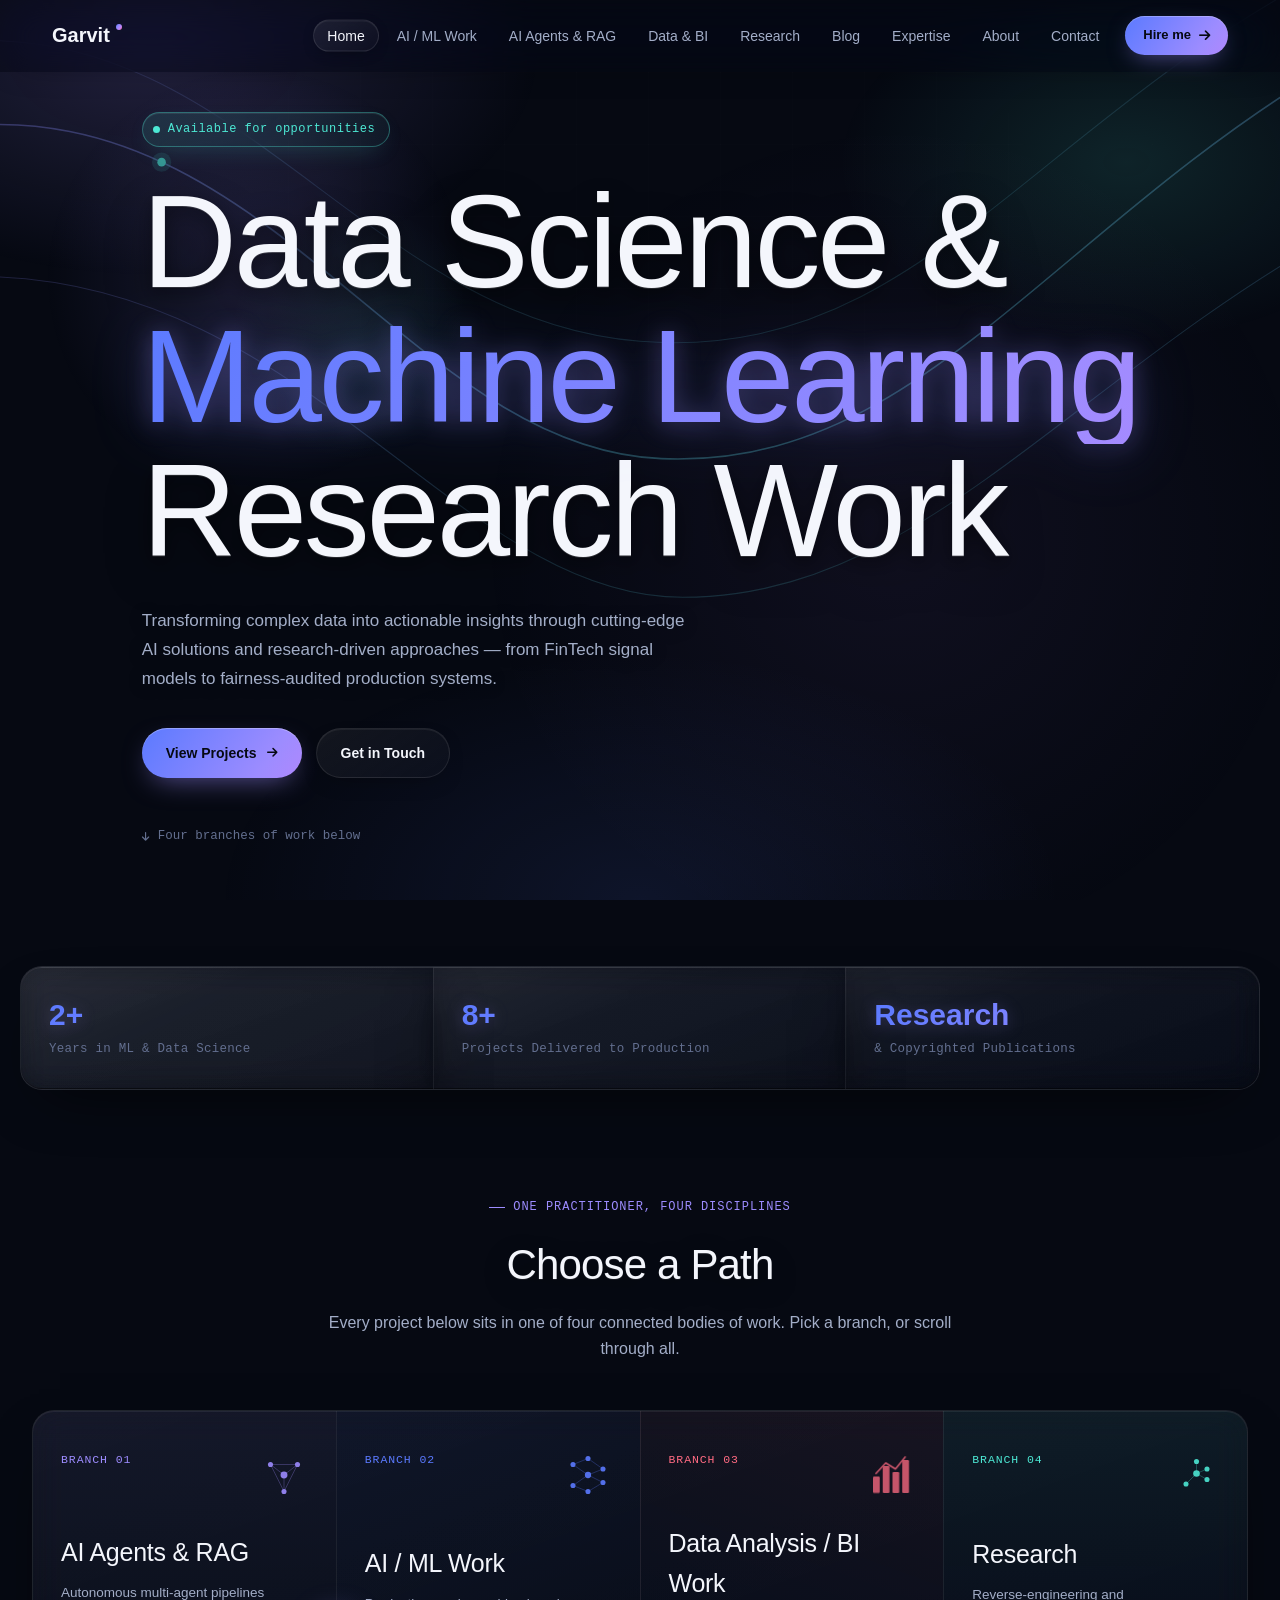
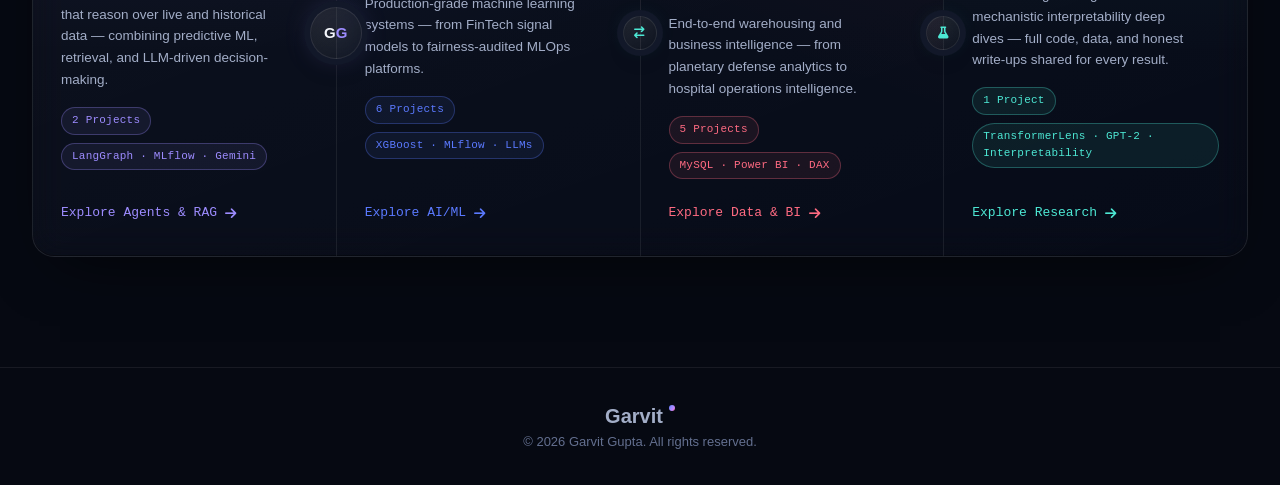
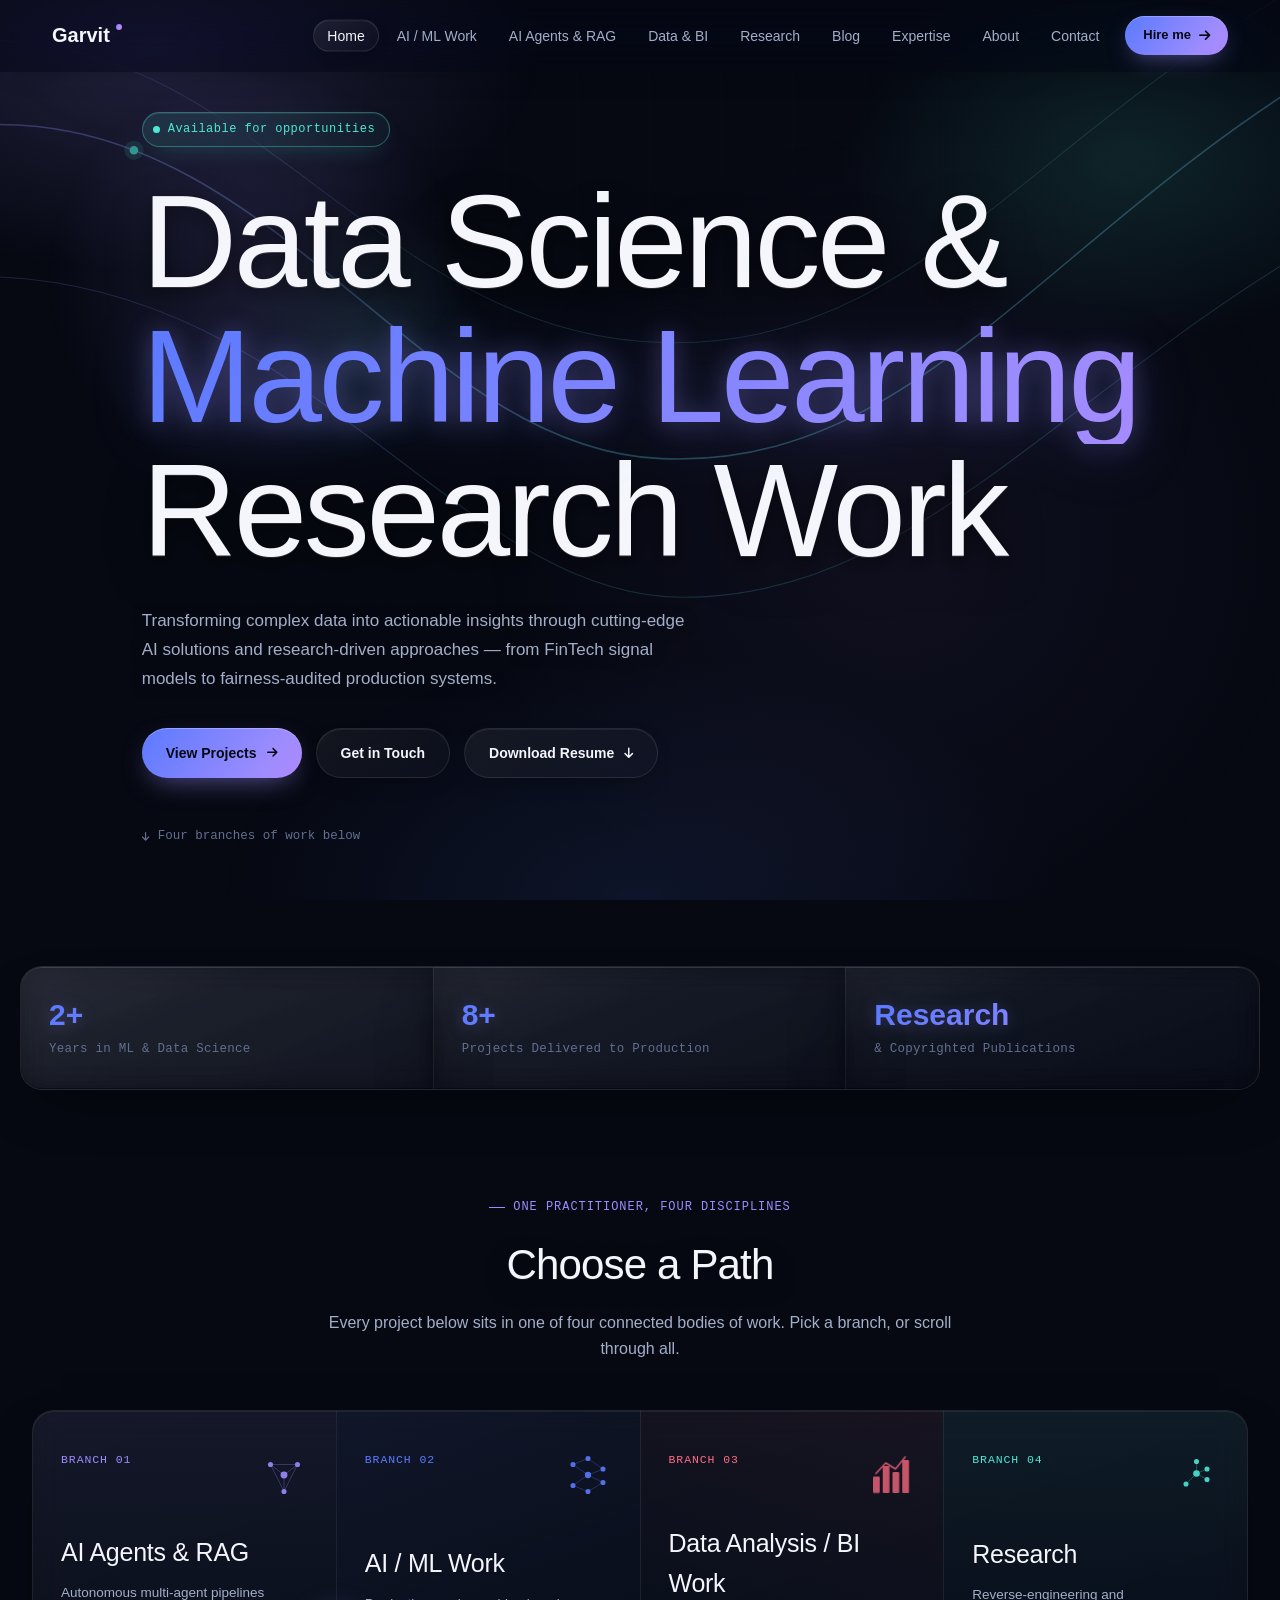
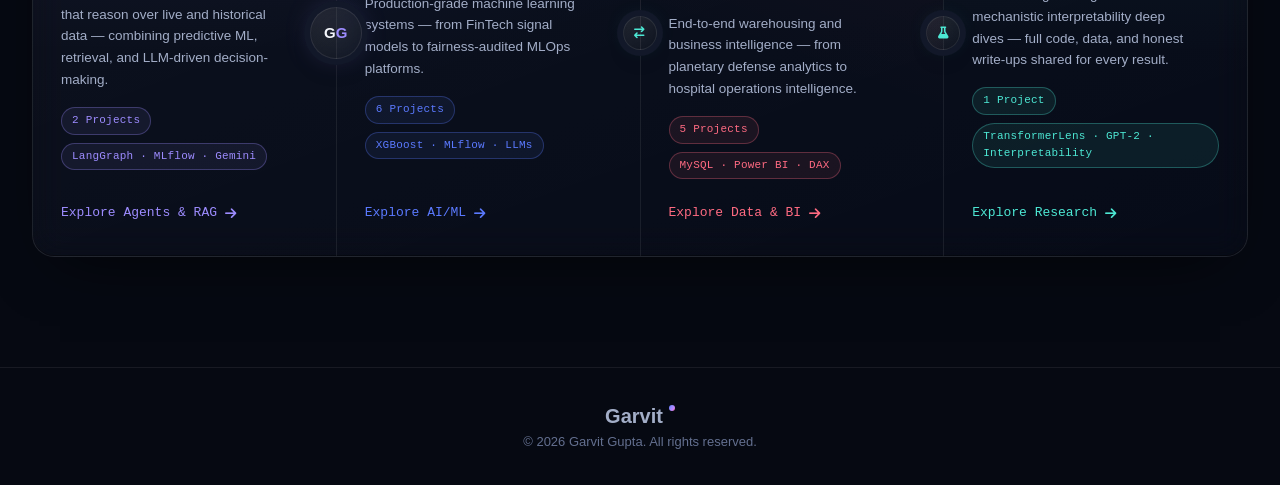
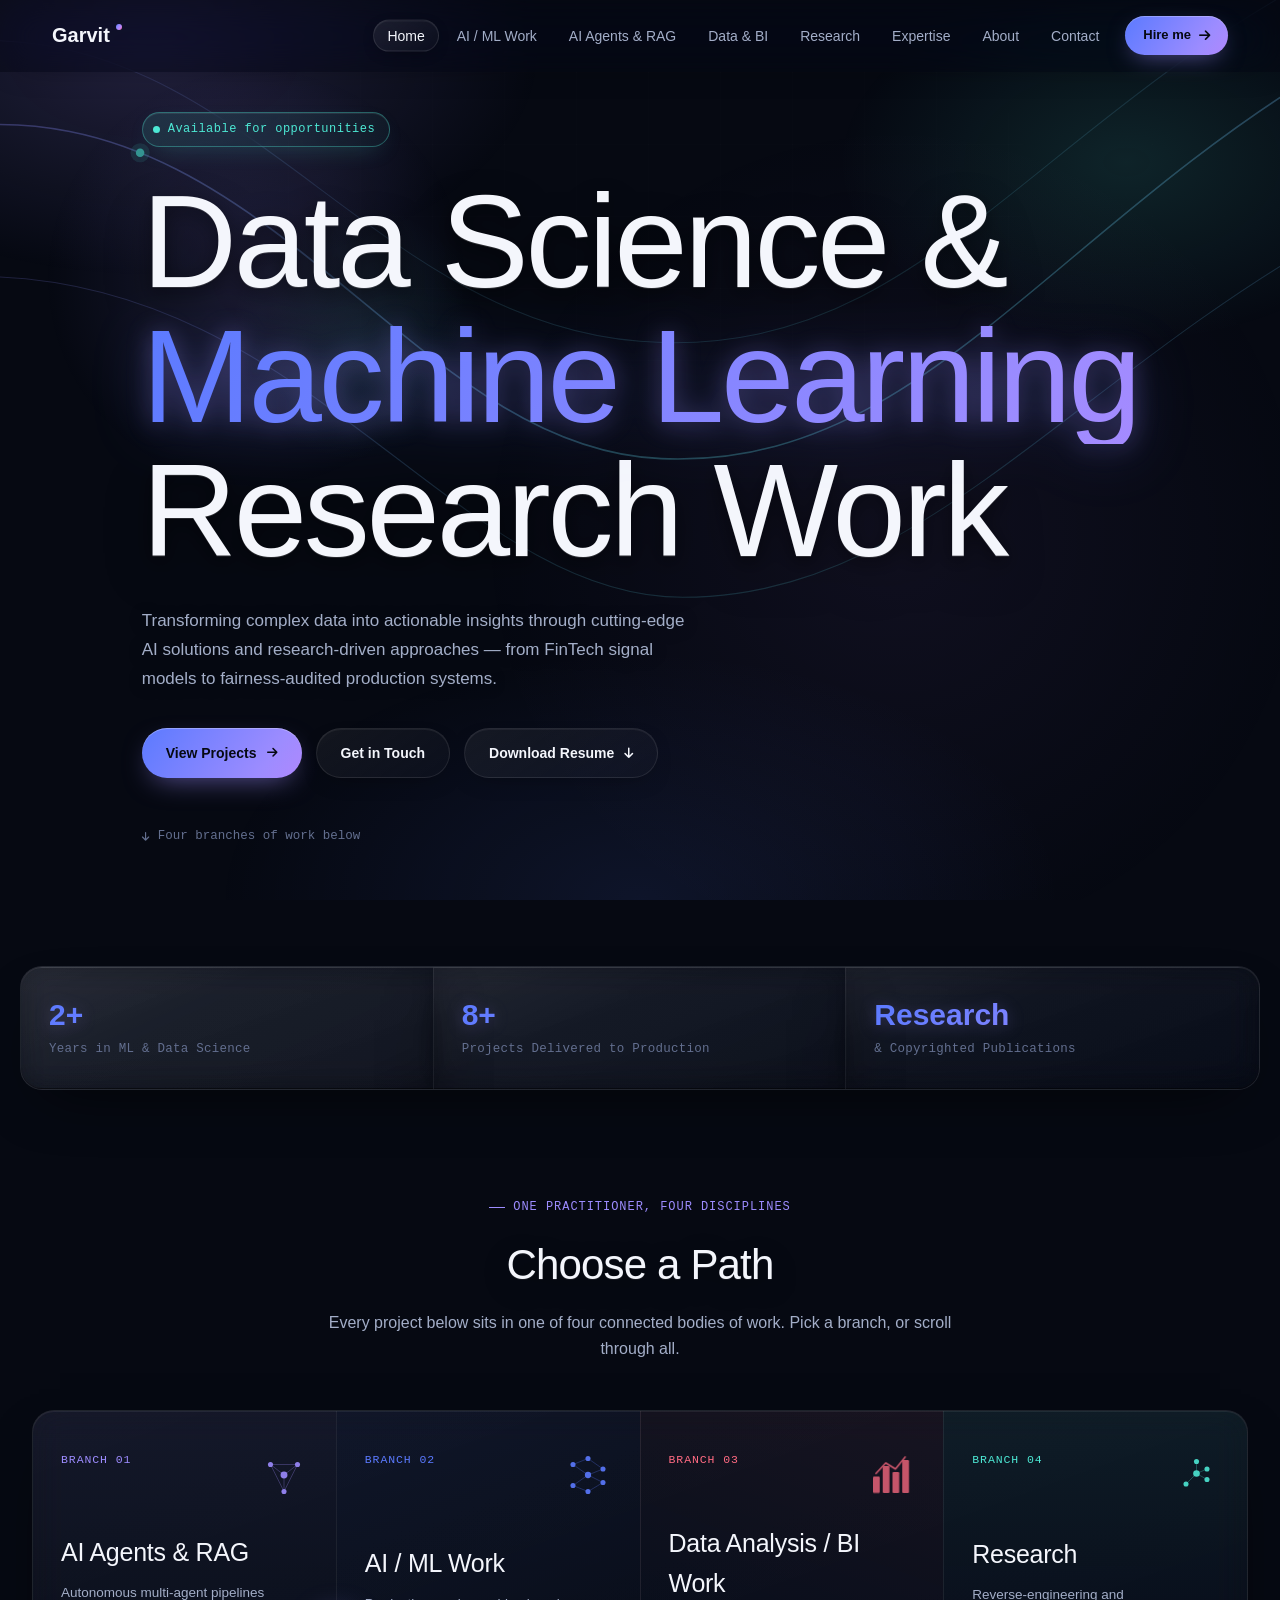
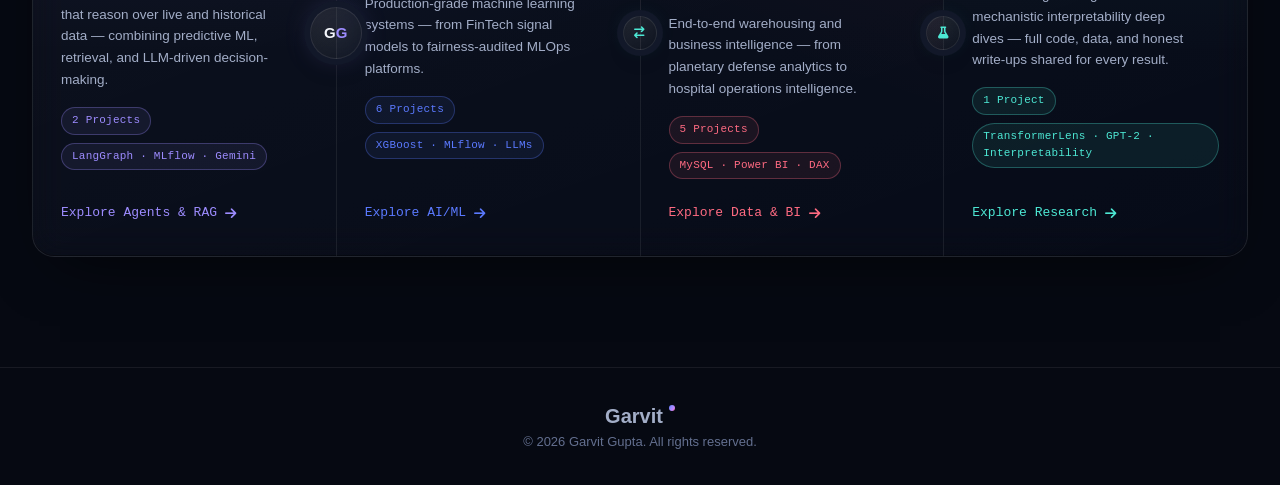
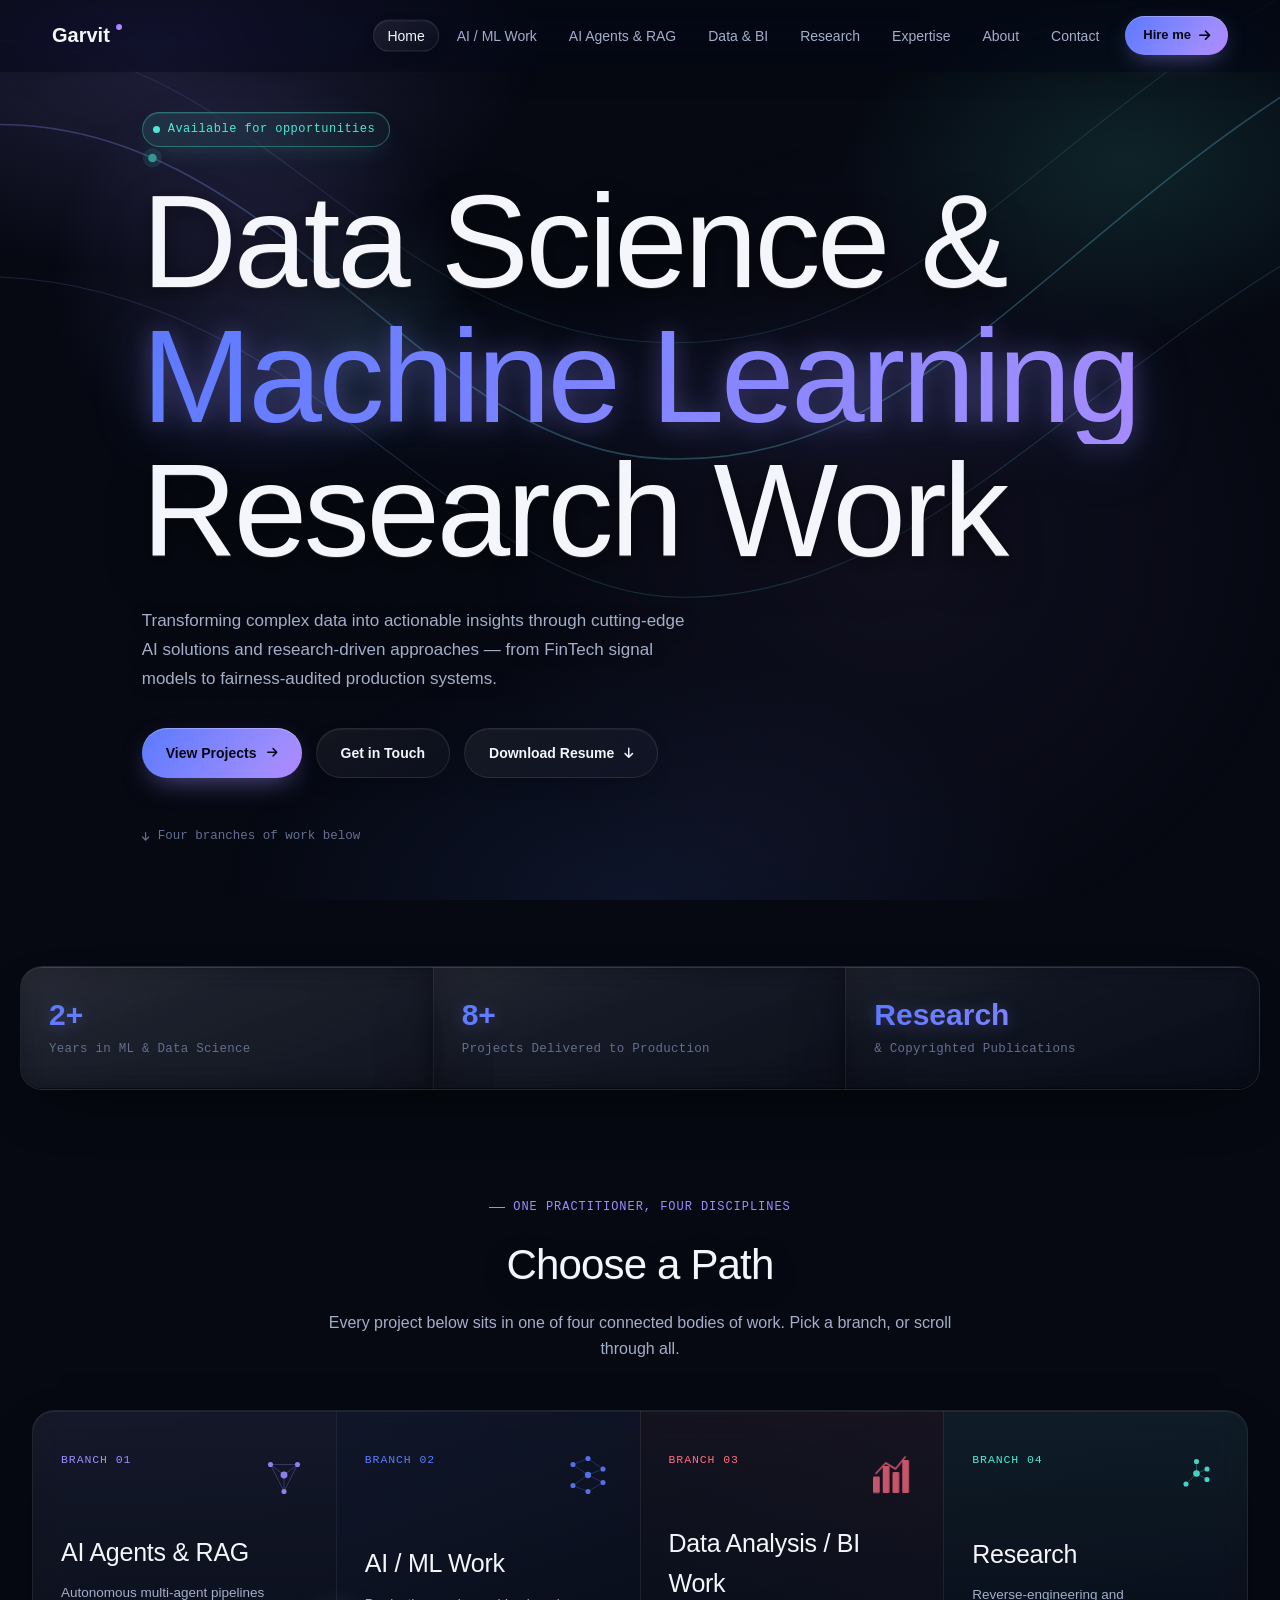
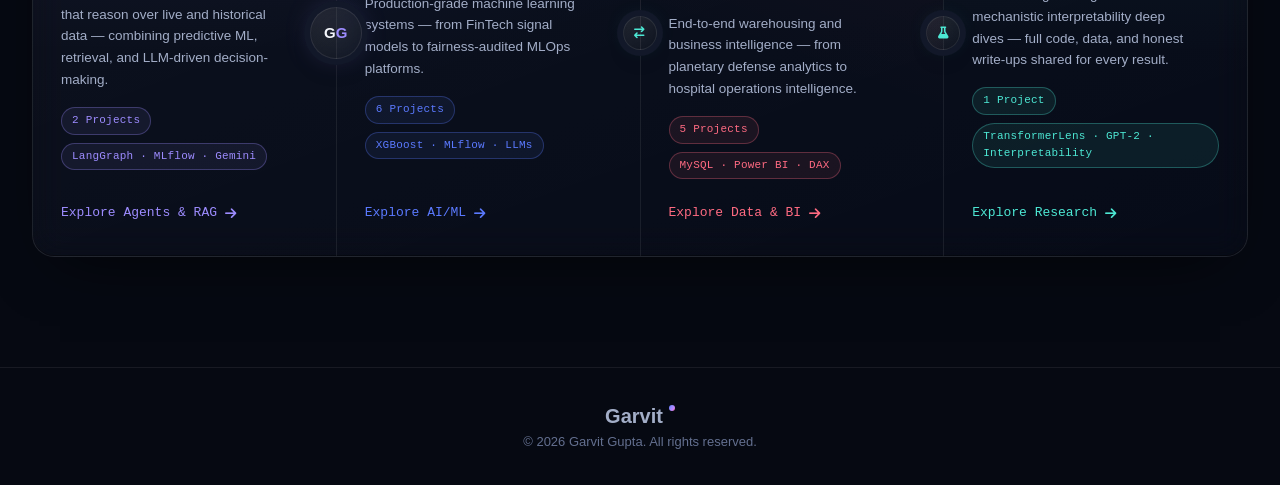
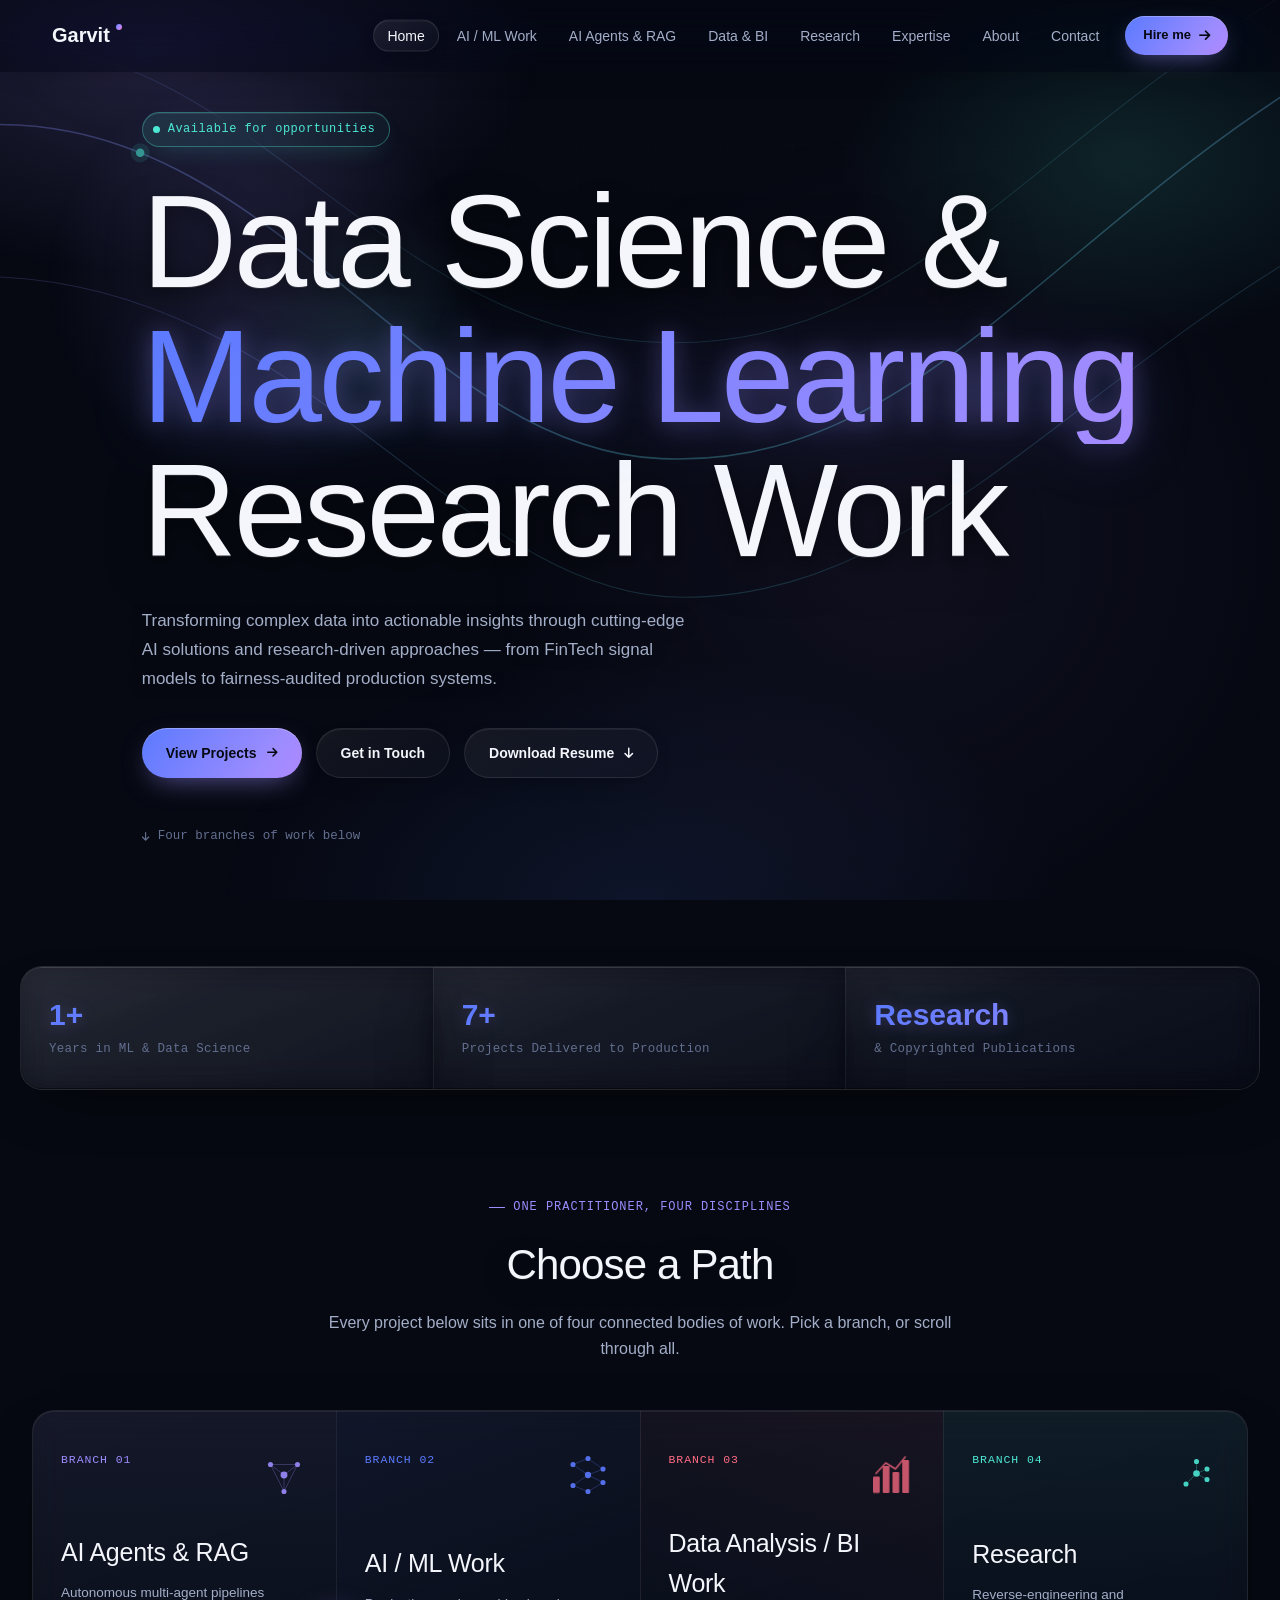
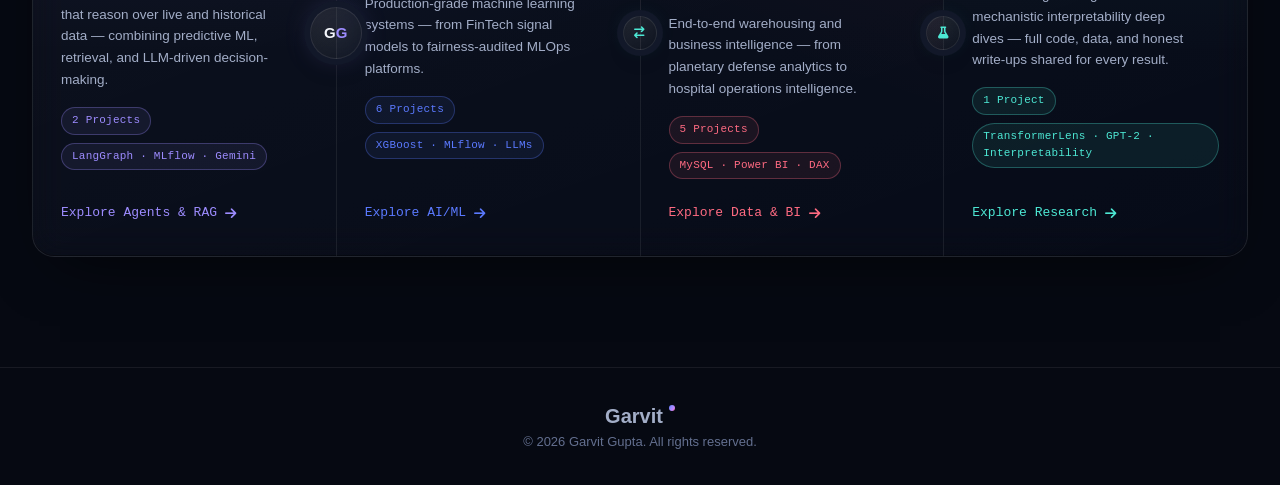
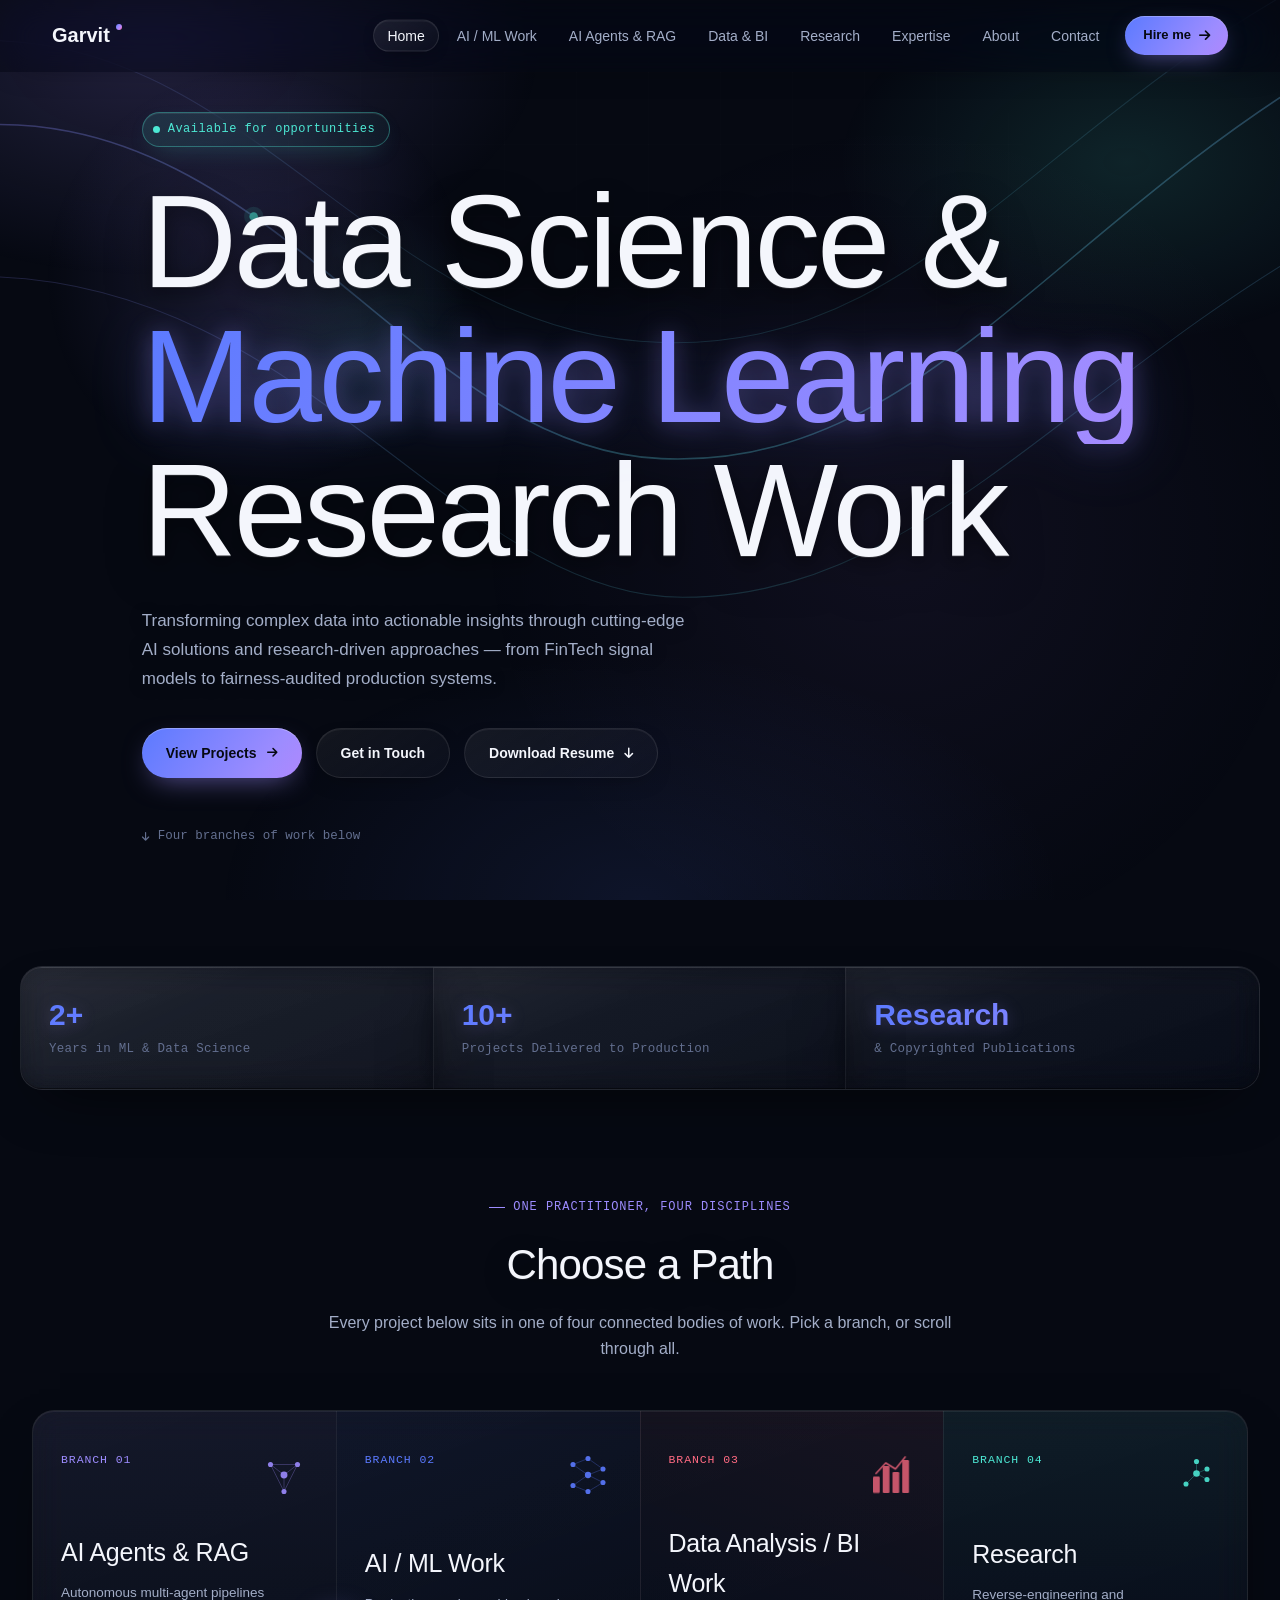
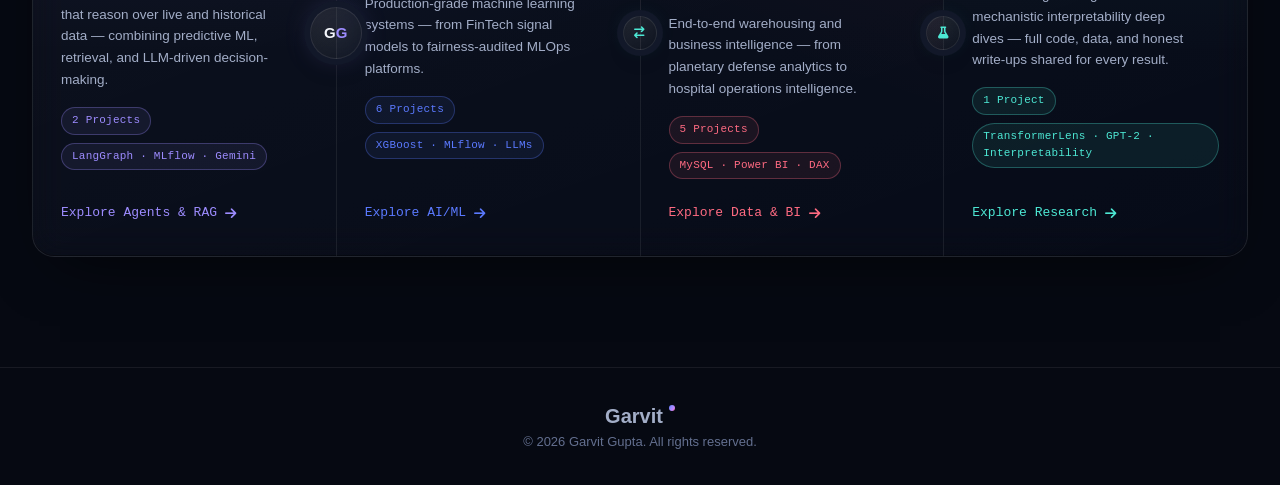
